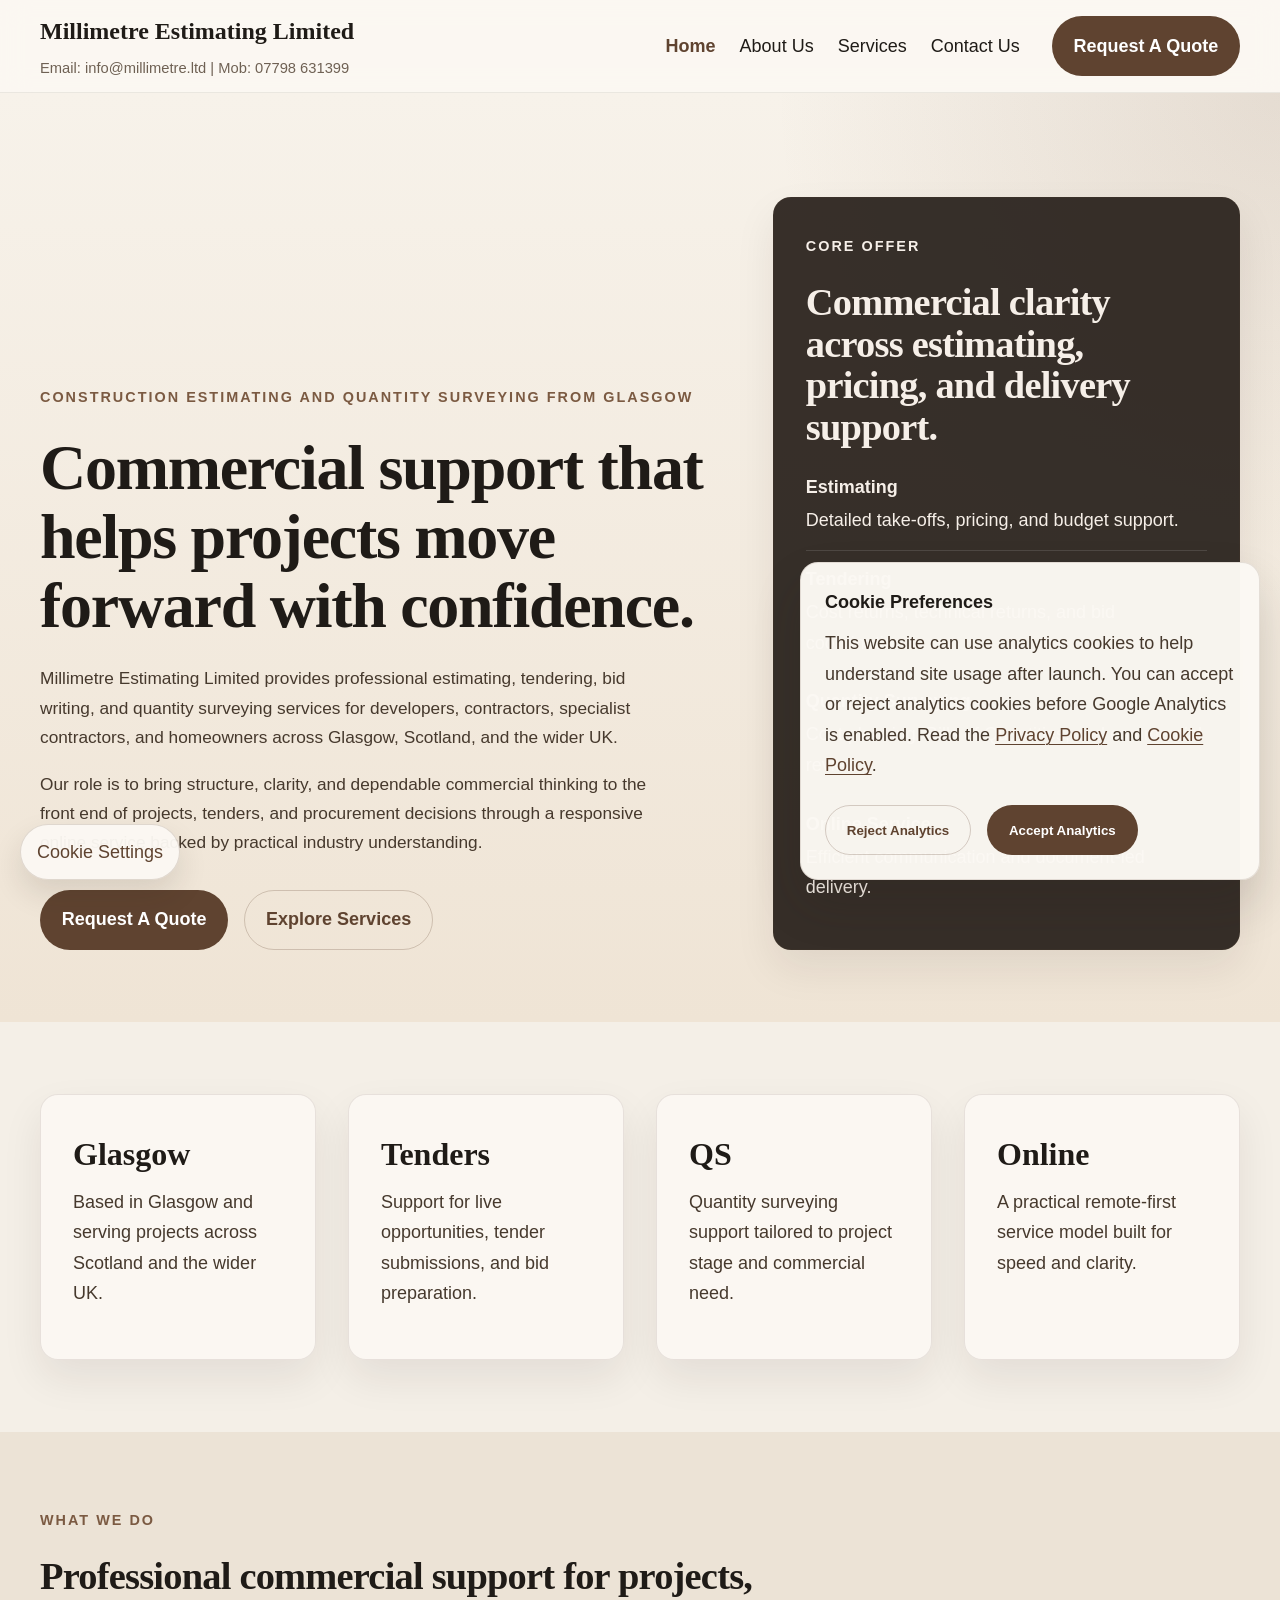
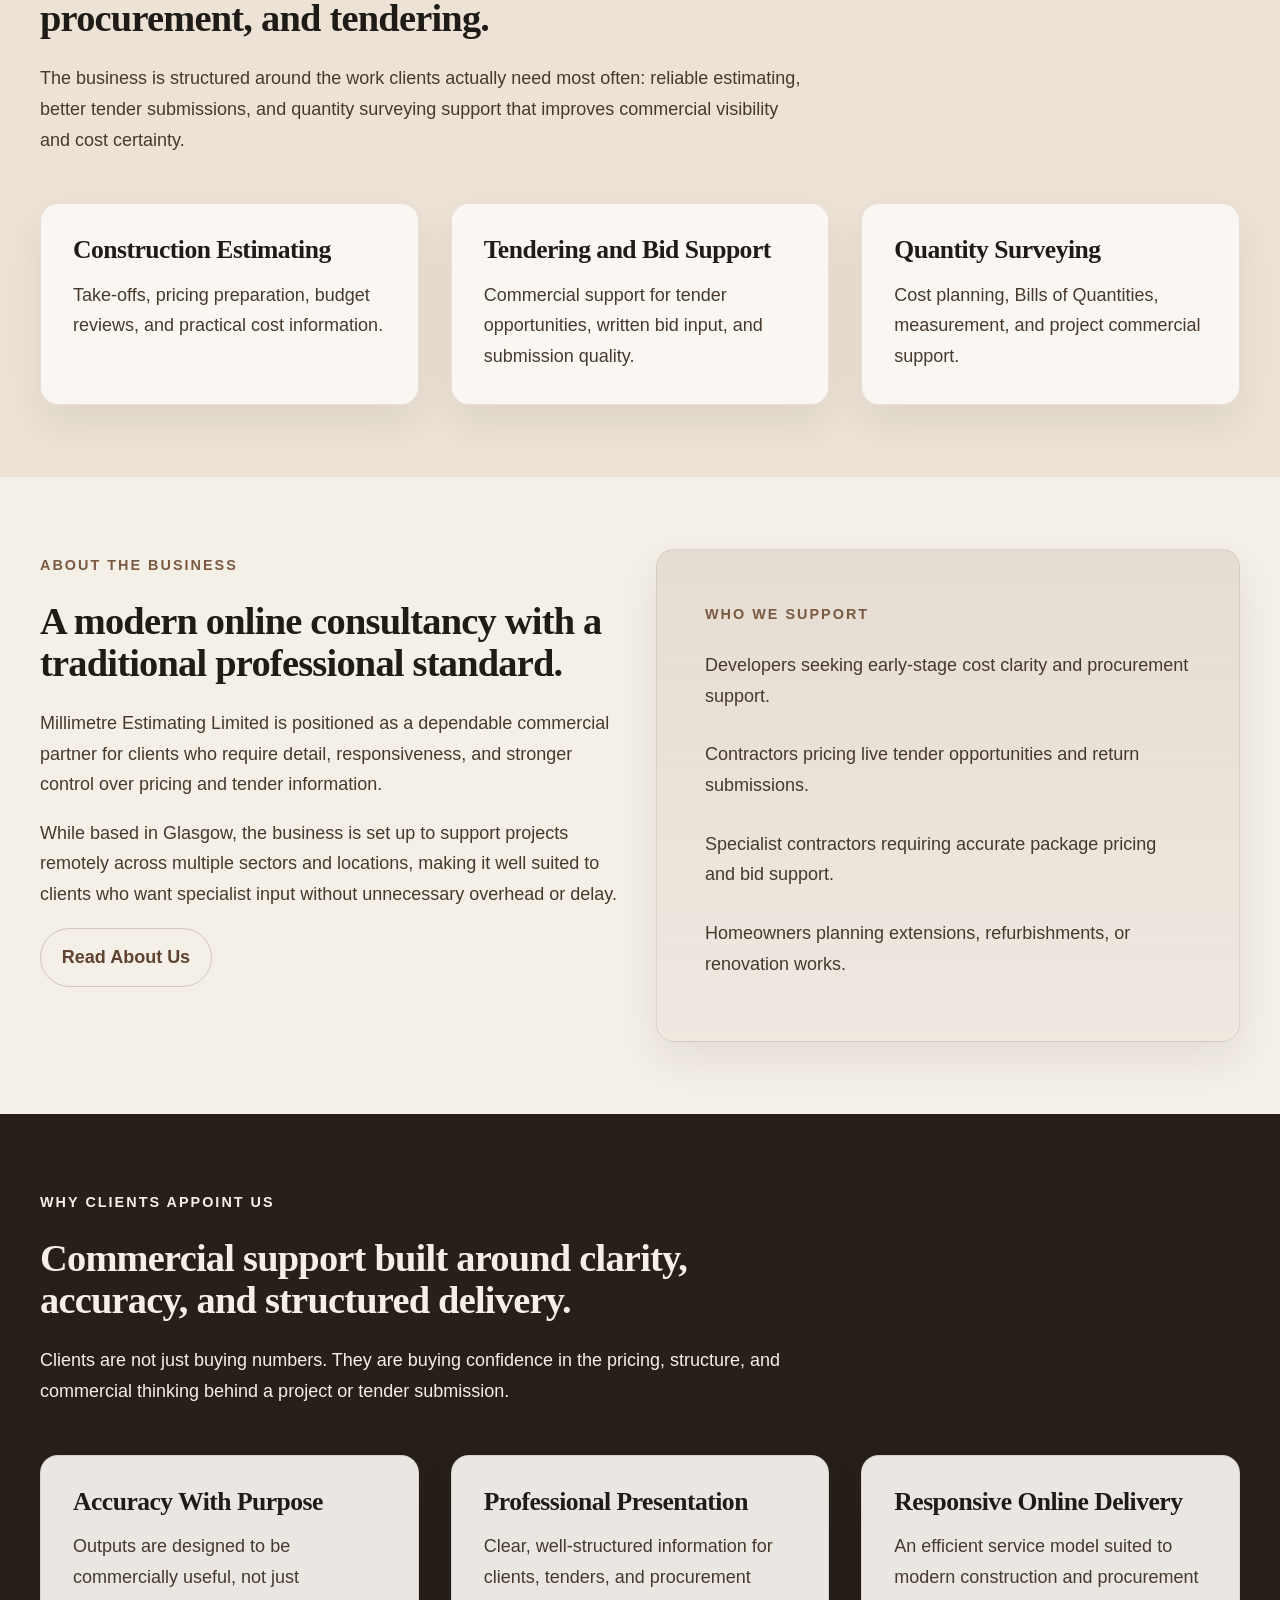
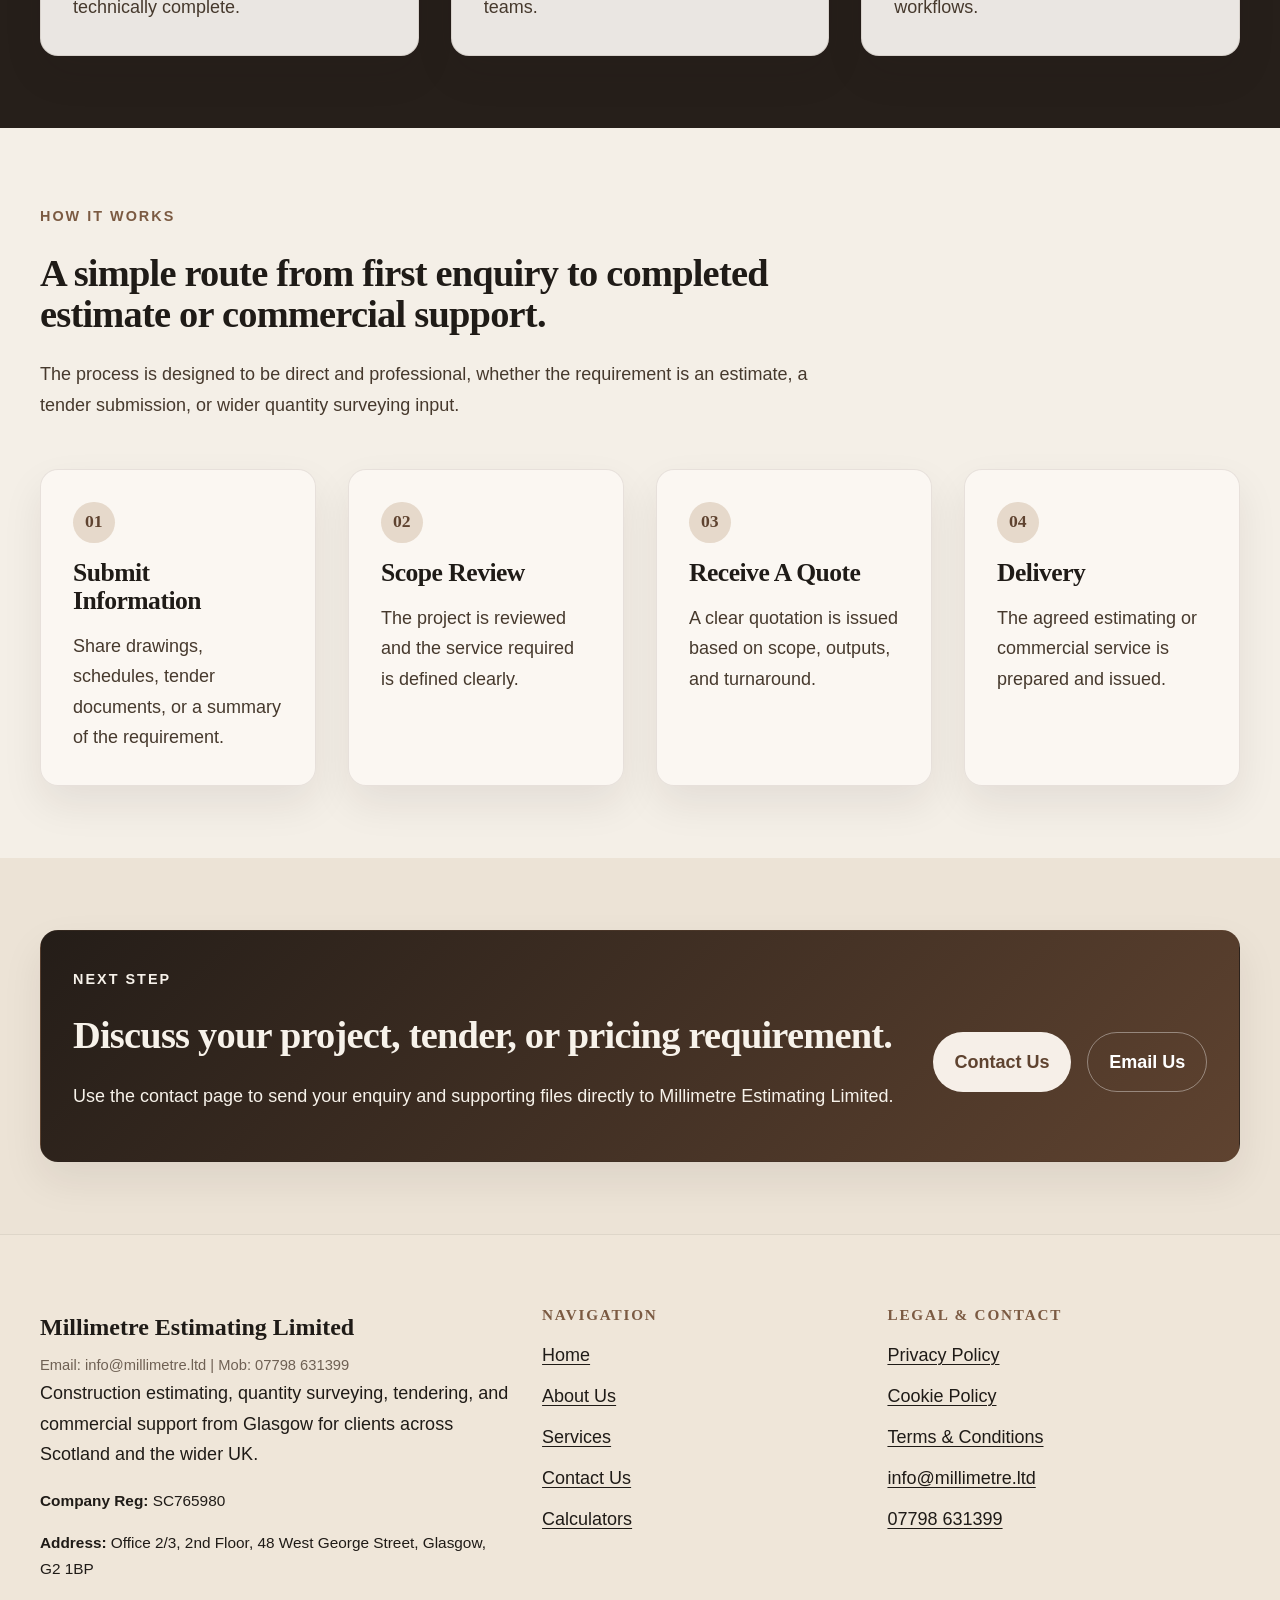
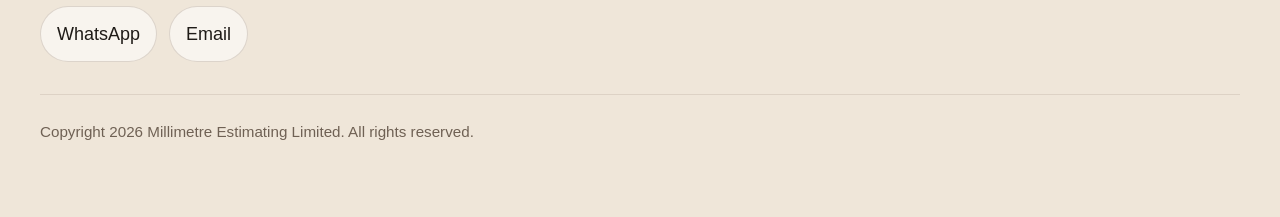
==== index.html @ 4bfaacdc "Add files via upload" ====
<!doctype html>
<html lang="en-GB">
  <head>
    <meta charset="utf-8">
    <meta name="viewport" content="width=device-width, initial-scale=1">
    <title>Construction Estimating & Quantity Surveying Glasgow | Millimetre Estimating</title>
    <meta name="description" content="Professional estimating, tendering, bid writing, and quantity surveying services from Glasgow for clients across Scotland and the wider UK.">
    <link rel="canonical" href="https://www.millimetre.ltd/">
    <meta property="og:title" content="Construction Estimating & Quantity Surveying Glasgow | Millimetre Estimating">
    <meta property="og:description" content="Professional estimating, tendering, bid writing, and quantity surveying services from Glasgow for clients across Scotland and the wider UK.">
    <meta property="og:type" content="website">
    <meta property="og:url" content="https://www.millimetre.ltd/">
    <meta name="twitter:card" content="summary_large_image">
    <script type="application/ld+json">
      {
        "@context": "https://schema.org",
        "@type": "ProfessionalService",
        "name": "Millimetre Estimating Limited",
        "url": "https://www.millimetre.ltd/",
        "email": "info@millimetre.ltd",
        "telephone": "07798 631399",
        "areaServed": ["Glasgow", "Scotland", "United Kingdom"],
        "serviceType": [
          "Construction estimating",
          "Quantity surveying",
          "Tendering support",
          "Bid writing",
          "Cost planning"
        ]
      }
    </script>
    <link rel="stylesheet" href="assets/css/main.css">
    <script src="assets/js/site-config.js" defer></script>
    <script src="assets/js/site.js" defer></script>
  </head>
  <body>
    <a class="skip-link" href="#main-content">Skip to content</a>

    <header class="site-header">
      <div class="container header-inner">
        <a class="brand" href="./" aria-label="Millimetre Estimating home">
          <span class="brand-mark">Millimetre Estimating Limited</span>
          <div class="brand-tagline">Email: info@millimetre.ltd | Mob: 07798 631399</div>
        </a>

        <button class="nav-toggle" type="button" aria-expanded="false" aria-controls="primary-navigation" data-nav-toggle>
          Menu
        </button>

        <nav class="site-nav" id="primary-navigation" aria-label="Primary" data-site-nav>
          <ul>
            <li><a href="./" aria-current="page">Home</a></li>
            <li><a href="about/">About Us</a></li>
            <li><a href="services/">Services</a></li>
            <li><a href="contact/">Contact Us</a></li>
          </ul>
          <div class="header-actions">
            <a class="button button-primary" href="contact/">Request A Quote</a>
          </div>
        </nav>
      </div>
    </header>

    <main id="main-content">
      <section class="hero">
        <div class="container hero-grid">
          <div class="hero-copy">
            <div class="eyebrow">Construction Estimating and Quantity Surveying from Glasgow</div>
            <h1>Commercial support that helps projects move forward with confidence.</h1>
            <p>
              Millimetre Estimating Limited provides professional estimating, tendering, bid
              writing, and quantity surveying services for developers, contractors, specialist
              contractors, and homeowners across Glasgow, Scotland, and the wider UK.
            </p>
            <p>
              Our role is to bring structure, clarity, and dependable commercial thinking to the
              front end of projects, tenders, and procurement decisions through a responsive online
              service backed by practical industry understanding.
            </p>
            <div class="hero-actions">
              <a class="button button-primary" href="contact/">Request A Quote</a>
              <a class="button button-secondary" href="services/">Explore Services</a>
            </div>
          </div>
          <aside class="hero-panel" aria-label="Key service summary">
            <div class="eyebrow">Core Offer</div>
            <h2>Commercial clarity across estimating, pricing, and delivery support.</h2>
            <ul class="panel-list">
              <li><strong>Estimating</strong> Detailed take-offs, pricing, and budget support.</li>
              <li><strong>Tendering</strong> Cost returns, technical returns, and bid coordination.</li>
              <li><strong>Quantity Surveying</strong> Cost planning, Bills of Quantities, and commercial review.</li>
              <li><strong>Online Service</strong> Efficient communication and document-led delivery.</li>
            </ul>
          </aside>
        </div>
      </section>

      <section class="section">
        <div class="container">
          <div class="stats-grid">
            <article class="stat-card">
              <strong>Glasgow</strong>
              <p>Based in Glasgow and serving projects across Scotland and the wider UK.</p>
            </article>
            <article class="stat-card">
              <strong>Tenders</strong>
              <p>Support for live opportunities, tender submissions, and bid preparation.</p>
            </article>
            <article class="stat-card">
              <strong>QS</strong>
              <p>Quantity surveying support tailored to project stage and commercial need.</p>
            </article>
            <article class="stat-card">
              <strong>Online</strong>
              <p>A practical remote-first service model built for speed and clarity.</p>
            </article>
          </div>
        </div>
      </section>

      <section class="section section-muted">
        <div class="container">
          <div class="section-intro">
            <div class="eyebrow">What We Do</div>
            <h2>Professional commercial support for projects, procurement, and tendering.</h2>
            <p>
              The business is structured around the work clients actually need most often:
              reliable estimating, better tender submissions, and quantity surveying support that
              improves commercial visibility and cost certainty.
            </p>
          </div>
          <div class="preview-grid">
            <article class="preview-card">
              <h3>Construction Estimating</h3>
              <p>Take-offs, pricing preparation, budget reviews, and practical cost information.</p>
            </article>
            <article class="preview-card">
              <h3>Tendering and Bid Support</h3>
              <p>Commercial support for tender opportunities, written bid input, and submission quality.</p>
            </article>
            <article class="preview-card">
              <h3>Quantity Surveying</h3>
              <p>Cost planning, Bills of Quantities, measurement, and project commercial support.</p>
            </article>
          </div>
        </div>
      </section>

      <section class="section">
        <div class="container story-grid">
          <div>
            <div class="eyebrow">About The Business</div>
            <h2>A modern online consultancy with a traditional professional standard.</h2>
            <p>
              Millimetre Estimating Limited is positioned as a dependable commercial partner for
              clients who require detail, responsiveness, and stronger control over pricing and
              tender information.
            </p>
            <p>
              While based in Glasgow, the business is set up to support projects remotely across
              multiple sectors and locations, making it well suited to clients who want specialist
              input without unnecessary overhead or delay.
            </p>
            <a class="button button-secondary" href="about/">Read About Us</a>
          </div>
          <div class="highlight-panel">
            <div class="eyebrow">Who We Support</div>
            <ul class="value-list">
              <li>Developers seeking early-stage cost clarity and procurement support.</li>
              <li>Contractors pricing live tender opportunities and return submissions.</li>
              <li>Specialist contractors requiring accurate package pricing and bid support.</li>
              <li>Homeowners planning extensions, refurbishments, or renovation works.</li>
            </ul>
          </div>
        </div>
      </section>

      <section class="section section-dark">
        <div class="container">
          <div class="section-intro">
            <div class="eyebrow">Why Clients Appoint Us</div>
            <h2>Commercial support built around clarity, accuracy, and structured delivery.</h2>
            <p>
              Clients are not just buying numbers. They are buying confidence in the pricing,
              structure, and commercial thinking behind a project or tender submission.
            </p>
          </div>
          <div class="feature-grid">
            <article class="service-card">
              <h3>Accuracy With Purpose</h3>
              <p>Outputs are designed to be commercially useful, not just technically complete.</p>
            </article>
            <article class="service-card">
              <h3>Professional Presentation</h3>
              <p>Clear, well-structured information for clients, tenders, and procurement teams.</p>
            </article>
            <article class="service-card">
              <h3>Responsive Online Delivery</h3>
              <p>An efficient service model suited to modern construction and procurement workflows.</p>
            </article>
          </div>
        </div>
      </section>

      <section class="section">
        <div class="container">
          <div class="section-intro">
            <div class="eyebrow">How It Works</div>
            <h2>A simple route from first enquiry to completed estimate or commercial support.</h2>
            <p>
              The process is designed to be direct and professional, whether the requirement is an
              estimate, a tender submission, or wider quantity surveying input.
            </p>
          </div>
          <div class="process-grid">
            <article class="process-step">
              <strong>01</strong>
              <h3>Submit Information</h3>
              <p>Share drawings, schedules, tender documents, or a summary of the requirement.</p>
            </article>
            <article class="process-step">
              <strong>02</strong>
              <h3>Scope Review</h3>
              <p>The project is reviewed and the service required is defined clearly.</p>
            </article>
            <article class="process-step">
              <strong>03</strong>
              <h3>Receive A Quote</h3>
              <p>A clear quotation is issued based on scope, outputs, and turnaround.</p>
            </article>
            <article class="process-step">
              <strong>04</strong>
              <h3>Delivery</h3>
              <p>The agreed estimating or commercial service is prepared and issued.</p>
            </article>
          </div>
        </div>
      </section>

      <section class="section section-muted">
        <div class="container">
          <div class="cta-band">
            <div>
              <div class="eyebrow">Next Step</div>
              <h2>Discuss your project, tender, or pricing requirement.</h2>
              <p>
                Use the contact page to send your enquiry and supporting files directly to
                Millimetre Estimating Limited.
              </p>
            </div>
            <div class="cta-actions">
              <a class="button button-primary" href="contact/">Contact Us</a>
              <a class="button button-secondary" href="mailto:info@millimetre.ltd">Email Us</a>
            </div>
          </div>
        </div>
      </section>
    </main>

    <footer class="site-footer">
      <div class="container">
        <div class="footer-grid">
          <div>
            <a class="brand" href="./">
              <span class="brand-mark">Millimetre Estimating Limited</span>
              <div class="brand-tagline">Email: info@millimetre.ltd | Mob: 07798 631399</div>
            </a>
            <p>
              Construction estimating, quantity surveying, tendering, and commercial support from
              Glasgow for clients across Scotland and the wider UK.
            </p>
            <p class="footer-company-meta"><strong>Company Reg:</strong> SC765980</p>
            <p class="footer-company-meta"><strong>Address:</strong> Office 2/3, 2nd Floor, 48 West George Street, Glasgow, G2 1BP</p>
            <div class="footer-socials" aria-label="Direct contact links">
              <a class="footer-social-link" href="https://wa.me/447798631399?text=Hello%20Millimetre%20Estimating%20Limited" target="_blank" rel="noopener noreferrer">WhatsApp</a>
              <a class="footer-social-link" href="mailto:info@millimetre.ltd">Email</a>
            </div>
          </div>
          <div>
            <h2 class="footer-title">Navigation</h2>
            <ul class="footer-list">
              <li><a href="./">Home</a></li>
              <li><a href="./about/">About Us</a></li>
              <li><a href="./services/">Services</a></li>
              <li><a href="./contact/">Contact Us</a></li>
              <li><a href="./calculators/">Calculators</a></li>
            </ul>
          </div>
          <div>
            <h2 class="footer-title">Legal & Contact</h2>
            <ul class="footer-list">
              <li><a href="./privacy/">Privacy Policy</a></li>
              <li><a href="./cookies/">Cookie Policy</a></li>
              <li><a href="./terms/">Terms &amp; Conditions</a></li>
              <li><a href="mailto:info@millimetre.ltd">info@millimetre.ltd</a></li>
              <li><a href="tel:07798631399">07798 631399</a></li>
            </ul>
          </div>
        </div>
        <div class="footer-meta">
          Copyright <span data-year></span> Millimetre Estimating Limited. All rights reserved.
        </div>
      </div>
    </footer>
  </body>
</html>
---- assets/css/main.css ----
:root {
  --color-bg: #f4efe7;
  --color-surface: #fbf8f3;
  --color-surface-alt: #ece3d6;
  --color-ink: #1f1b17;
  --color-text: #46392d;
  --color-muted: #6f6154;
  --color-border: #d3c2ae;
  --color-accent: #7b5a42;
  --color-accent-strong: #5f4330;
  --color-accent-soft: #e6d9cb;
  --color-dark: #261f1a;
  --shadow-soft: 0 18px 40px rgba(38, 31, 26, 0.08);
  --max-width: 1200px;
  --radius-sm: 8px;
  --radius-md: 18px;
  --space-1: 8px;
  --space-2: 16px;
  --space-3: 24px;
  --space-4: 32px;
  --space-5: 48px;
  --space-6: 72px;
  --space-7: 104px;
  --font-body: "Avenir Next", "Segoe UI", Arial, sans-serif;
  --font-heading: Georgia, "Times New Roman", serif;
}

*,
*::before,
*::after {
  box-sizing: border-box;
}

html {
  scroll-behavior: smooth;
}

body {
  margin: 0;
  min-width: 320px;
  font-family: var(--font-body);
  font-size: 18px;
  line-height: 1.7;
  color: var(--color-text);
  background: var(--color-bg);
}

img {
  max-width: 100%;
  display: block;
}

a {
  color: var(--color-accent-strong);
  text-decoration-thickness: 1px;
  text-underline-offset: 0.18em;
}

a:hover {
  color: var(--color-accent);
}

.button,
.button:hover,
.button:focus-visible {
  text-decoration: none;
}

:focus-visible {
  outline: 3px solid var(--color-accent);
  outline-offset: 3px;
}

h1,
h2,
h3,
h4,
p,
ul {
  margin-top: 0;
}

h1,
h2,
h3,
h4 {
  font-family: var(--font-heading);
  line-height: 1.08;
  letter-spacing: -0.02em;
  color: var(--color-ink);
}

h1 {
  font-size: clamp(2.8rem, 5vw, 4.9rem);
  margin-bottom: var(--space-3);
}

h2 {
  font-size: clamp(2rem, 3vw, 3.15rem);
  margin-bottom: var(--space-3);
}

h3 {
  font-size: clamp(1.3rem, 2vw, 1.75rem);
  margin-bottom: var(--space-2);
}

p,
li {
  color: var(--color-text);
}

ul {
  padding-left: 1.2rem;
}

.skip-link {
  position: absolute;
  left: -999px;
  top: var(--space-2);
  z-index: 1000;
  padding: 0.9rem 1.15rem;
  color: #fff;
  background: var(--color-accent-strong);
}

.skip-link:focus {
  left: var(--space-2);
}

.container {
  width: min(100% - 40px, var(--max-width));
  margin: 0 auto;
}

.site-header {
  position: sticky;
  top: 0;
  z-index: 80;
  border-bottom: 1px solid rgba(31, 27, 23, 0.08);
  background: rgba(251, 248, 243, 0.94);
  backdrop-filter: blur(14px);
}

.header-inner {
  display: flex;
  align-items: center;
  justify-content: space-between;
  gap: var(--space-3);
  min-height: 92px;
}

.brand {
  color: inherit;
  text-decoration: none;
}

.brand-mark {
  display: block;
  font-family: var(--font-heading);
  font-size: 1.5rem;
  font-weight: 700;
  color: var(--color-ink);
}

.brand-tagline {
  margin-top: 0.3rem;
  font-size: 0.92rem;
  color: var(--color-muted);
}

.nav-toggle {
  display: none;
  border: 1px solid var(--color-border);
  border-radius: var(--radius-sm);
  background: var(--color-surface);
  padding: 0.72rem 0.95rem;
  font: inherit;
  color: var(--color-ink);
}

.site-nav {
  display: flex;
  align-items: center;
  gap: var(--space-4);
}

.site-nav ul {
  display: flex;
  align-items: center;
  gap: var(--space-3);
  list-style: none;
  padding: 0;
  margin: 0;
}

.site-nav a {
  color: var(--color-ink);
  text-decoration: none;
}

.site-nav .button-primary,
.site-nav .button-primary:hover,
.site-nav .button-primary:focus-visible {
  color: #fff;
}

.site-nav a[aria-current="page"] {
  color: var(--color-accent-strong);
  font-weight: 700;
}

.header-actions {
  display: flex;
  align-items: center;
  gap: var(--space-2);
}

.button {
  display: inline-flex;
  align-items: center;
  justify-content: center;
  min-height: 50px;
  padding: 0.85rem 1.3rem;
  border: 1px solid transparent;
  border-radius: 999px;
  font-weight: 600;
  text-decoration: none;
  transition: background-color 0.2s ease, color 0.2s ease, border-color 0.2s ease,
    transform 0.2s ease;
}

.button:hover {
  transform: translateY(-1px);
}

.button-primary {
  color: #fff;
  background: var(--color-accent-strong);
}

.button-primary:hover {
  color: #fff;
  background: var(--color-ink);
}

.button-secondary {
  color: var(--color-accent-strong);
  border-color: rgba(95, 67, 48, 0.24);
  background: transparent;
}

.button-secondary:hover {
  color: var(--color-accent-strong);
  background: rgba(255, 255, 255, 0.72);
}

.hero {
  position: relative;
  overflow: hidden;
  padding: var(--space-7) 0 var(--space-6);
  background:
    radial-gradient(circle at top right, rgba(123, 90, 66, 0.14), transparent 32%),
    linear-gradient(180deg, #f7f2ea 0%, #efe4d5 100%);
}

.hero-grid,
.feature-grid,
.split-grid,
.contact-layout,
.footer-grid,
.story-grid,
.stats-grid,
.process-grid,
.services-grid,
.clients-grid,
.preview-grid,
.detail-grid {
  display: grid;
  gap: var(--space-4);
}

.hero-grid {
  grid-template-columns: minmax(0, 1.2fr) minmax(320px, 0.8fr);
  align-items: end;
}

.eyebrow {
  display: inline-flex;
  align-items: center;
  margin-bottom: var(--space-3);
  font-size: 0.9rem;
  font-weight: 700;
  letter-spacing: 0.14em;
  text-transform: uppercase;
  color: var(--color-accent);
}

.hero-copy {
  max-width: 48rem;
}

.hero-copy p {
  max-width: 40rem;
  font-size: 1.08rem;
}

.hero-actions,
.cta-actions {
  display: flex;
  flex-wrap: wrap;
  gap: var(--space-2);
  margin-top: var(--space-4);
}

.hero-panel,
.surface-panel,
.highlight-panel,
.contact-card,
.cta-band,
.stat-card,
.service-card,
.process-step,
.preview-card,
.legal-card {
  border: 1px solid rgba(95, 67, 48, 0.12);
  border-radius: var(--radius-md);
  background: rgba(251, 248, 243, 0.88);
  box-shadow: var(--shadow-soft);
}

.hero-panel,
.surface-panel,
.contact-card,
.cta-band,
.legal-card {
  padding: var(--space-4);
}

.hero-panel {
  background: rgba(38, 31, 26, 0.92);
}

.hero-panel h2,
.hero-panel p,
.hero-panel li,
.hero-panel strong,
.hero-panel .eyebrow {
  color: #f6efe8;
}

.panel-list,
.contact-list,
.footer-list,
.value-list,
.stat-list {
  list-style: none;
  padding: 0;
  margin: 0;
}

.panel-list li,
.value-list li,
.contact-list li {
  padding: 0.85rem 0;
  border-top: 1px solid rgba(255, 255, 255, 0.12);
}

.panel-list li:first-child,
.value-list li:first-child,
.contact-list li:first-child {
  padding-top: 0;
  border-top: 0;
}

.panel-list strong,
.contact-list strong {
  display: block;
  margin-bottom: 0.15rem;
}

.section,
.page-hero,
.site-footer {
  padding: var(--space-6) 0;
}

.section-muted {
  background: var(--color-surface-alt);
}

.section-dark {
  background: var(--color-dark);
}

.section-dark .eyebrow,
.section-dark h2,
.section-dark h3,
.section-dark p,
.section-dark li {
  color: #f6efe8;
}

.section-dark a:not(.button) {
  color: #f6efe8;
}

.section-dark a:not(.button):hover {
  color: #ffffff;
}

.section-intro {
  max-width: 48rem;
  margin-bottom: var(--space-5);
}

.feature-grid,
.preview-grid,
.detail-grid {
  grid-template-columns: repeat(3, minmax(0, 1fr));
}

.services-grid,
.clients-grid {
  grid-template-columns: repeat(2, minmax(0, 1fr));
}

.split-grid,
.story-grid,
.contact-layout,
.footer-grid {
  grid-template-columns: repeat(2, minmax(0, 1fr));
}

.stats-grid,
.process-grid {
  grid-template-columns: repeat(4, minmax(0, 1fr));
}

.service-card,
.preview-card,
.process-step,
.stat-card {
  padding: var(--space-4);
  border: 1px solid rgba(95, 67, 48, 0.12);
  border-radius: var(--radius-md);
  background: rgba(251, 248, 243, 0.92);
  box-shadow: var(--shadow-soft);
}

.service-card h2,
.service-card h3,
.service-card p,
.service-card li,
.service-card .eyebrow,
.preview-card h3,
.preview-card p,
.process-step h3,
.process-step p,
.stat-card h3,
.stat-card p {
  color: var(--color-ink);
}

.service-card p,
.service-card li,
.preview-card p,
.process-step p,
.stat-card p {
  color: var(--color-text);
}

.service-card .eyebrow {
  color: var(--color-accent);
}

.service-card h3,
.preview-card h3,
.process-step h3,
.stat-card h3 {
  margin-bottom: var(--space-2);
}

.highlight-panel {
  padding: var(--space-5);
  background: linear-gradient(180deg, rgba(123, 90, 66, 0.12), rgba(123, 90, 66, 0.04));
}

.highlight-panel p:last-child,
.surface-panel p:last-child,
.preview-card p:last-child,
.service-card p:last-child,
.process-step p:last-child,
.legal-card p:last-child,
.contact-card p:last-child {
  margin-bottom: 0;
}

.stat-card {
  text-align: left;
}

.stat-card strong {
  display: block;
  margin-bottom: 0.35rem;
  font-family: var(--font-heading);
  font-size: 2rem;
  color: var(--color-ink);
}

.process-step strong {
  display: inline-flex;
  align-items: center;
  justify-content: center;
  width: 2.6rem;
  height: 2.6rem;
  margin-bottom: var(--space-2);
  border-radius: 50%;
  background: var(--color-accent-soft);
  color: var(--color-accent-strong);
  font-family: var(--font-heading);
  font-size: 1.1rem;
}

.page-hero {
  background:
    radial-gradient(circle at top left, rgba(123, 90, 66, 0.12), transparent 24%),
    linear-gradient(180deg, #f7f2ea 0%, #f0e4d3 100%);
  border-bottom: 1px solid rgba(31, 27, 23, 0.08);
}

.contact-form {
  display: grid;
  gap: var(--space-3);
}

.form-grid {
  display: grid;
  grid-template-columns: repeat(2, minmax(0, 1fr));
  gap: var(--space-3);
}

.field {
  display: grid;
  gap: 0.55rem;
}

.field label {
  font-weight: 600;
  color: var(--color-ink);
}

.field input,
.field select,
.field textarea {
  width: 100%;
  padding: 0.9rem 1rem;
  border: 1px solid var(--color-border);
  border-radius: var(--radius-sm);
  font: inherit;
  color: var(--color-ink);
  background: #fff;
}

.field textarea {
  min-height: 180px;
  resize: vertical;
}

.field input[type="file"] {
  padding: 0.78rem;
}

.form-note,
.muted-text {
  color: var(--color-muted);
  font-size: 0.95rem;
}

.form-actions {
  display: flex;
  flex-wrap: wrap;
  gap: var(--space-2);
}

.visually-hidden {
  position: absolute;
  width: 1px;
  height: 1px;
  padding: 0;
  margin: -1px;
  overflow: hidden;
  clip: rect(0, 0, 0, 0);
  white-space: nowrap;
  border: 0;
}

.cta-band {
  display: grid;
  grid-template-columns: minmax(0, 1fr) auto;
  gap: var(--space-4);
  align-items: center;
  background: linear-gradient(135deg, #241d18 0%, #5f4330 100%);
}

.cta-band h2,
.cta-band p,
.cta-band .eyebrow {
  color: #f7f2ea;
}

.cta-band .button-primary {
  background: #f6efe8;
  color: var(--color-accent-strong);
}

.cta-band .button-primary:hover {
  background: #ffffff;
}

.cta-band .button-secondary {
  color: #fff;
  border-color: rgba(255, 255, 255, 0.38);
}

.cta-band .button-secondary:hover,
.cta-band .button-secondary:focus-visible {
  color: #fff;
}

.notice-card {
  max-width: 46rem;
  margin: 0 auto;
  text-align: center;
}

.notice-card h1,
.notice-card h2,
.notice-card p {
  max-width: 38rem;
  margin-left: auto;
  margin-right: auto;
}

.policy-stack {
  display: grid;
  gap: var(--space-4);
}

.policy-block {
  padding: var(--space-4);
  border: 1px solid rgba(95, 67, 48, 0.12);
  border-radius: var(--radius-md);
  background: rgba(251, 248, 243, 0.92);
  box-shadow: var(--shadow-soft);
}

.policy-block h2,
.policy-block h3 {
  color: var(--color-ink);
}

.policy-block p,
.policy-block li {
  color: var(--color-text);
}

.policy-list,
.policy-list ol {
  margin: 0;
  padding-left: 1.3rem;
}

.policy-list li + li {
  margin-top: 0.7rem;
}

.policy-sublist {
  margin-top: 0.7rem;
}

.calculator-layout {
  display: grid;
  grid-template-columns: minmax(0, 1.15fr) minmax(320px, 0.85fr);
  gap: var(--space-4);
  align-items: start;
}

.calculator-card {
  padding: var(--space-4);
  border: 1px solid rgba(95, 67, 48, 0.12);
  border-radius: var(--radius-md);
  background: rgba(251, 248, 243, 0.92);
  box-shadow: var(--shadow-soft);
}

.calculator-card h2,
.calculator-card h3 {
  color: var(--color-ink);
}

.calculator-card p,
.calculator-card li {
  color: var(--color-text);
}

.calculator-form {
  display: grid;
  gap: var(--space-3);
}

.calculator-results {
  position: sticky;
  top: 118px;
}

.result-grid {
  display: grid;
  grid-template-columns: repeat(2, minmax(0, 1fr));
  gap: var(--space-2);
  margin-bottom: var(--space-3);
}

.result-item {
  padding: 1rem;
  border: 1px solid rgba(95, 67, 48, 0.12);
  border-radius: var(--radius-sm);
  background: rgba(230, 217, 203, 0.3);
}

.result-label {
  display: block;
  margin-bottom: 0.4rem;
  font-size: 0.88rem;
  letter-spacing: 0.06em;
  text-transform: uppercase;
  color: var(--color-muted);
}

.result-item strong {
  font-family: var(--font-heading);
  font-size: 1.45rem;
  color: var(--color-ink);
}

.cookie-banner {
  position: fixed;
  right: 20px;
  bottom: 20px;
  z-index: 120;
  width: min(100% - 40px, 460px);
}

.cookie-banner.is-hidden {
  display: none;
}

.cookie-banner-panel {
  padding: var(--space-3);
  border: 1px solid rgba(95, 67, 48, 0.14);
  border-radius: var(--radius-md);
  background: rgba(251, 248, 243, 0.98);
  box-shadow: 0 24px 48px rgba(38, 31, 26, 0.16);
}

.cookie-banner-panel strong {
  display: block;
  margin-bottom: 0.65rem;
  color: var(--color-ink);
}

.cookie-banner-panel p {
  margin-bottom: 0;
  color: var(--color-text);
}

.cookie-banner-actions {
  display: flex;
  flex-wrap: wrap;
  gap: var(--space-2);
  margin-top: var(--space-3);
}

.cookie-settings-button {
  position: fixed;
  left: 20px;
  bottom: 20px;
  z-index: 119;
  display: none;
  min-height: 44px;
  padding: 0.72rem 1rem;
  border: 1px solid rgba(95, 67, 48, 0.18);
  border-radius: 999px;
  font: inherit;
  color: var(--color-accent-strong);
  background: rgba(251, 248, 243, 0.96);
  box-shadow: 0 14px 30px rgba(38, 31, 26, 0.12);
  cursor: pointer;
}

.cookie-settings-button.is-visible {
  display: inline-flex;
  align-items: center;
  justify-content: center;
}

.site-footer {
  border-top: 1px solid rgba(31, 27, 23, 0.08);
  background: #efe6d9;
}

.footer-grid {
  grid-template-columns: 1.2fr 0.8fr 0.9fr;
}

.footer-title {
  margin-bottom: var(--space-2);
  font-size: 0.95rem;
  letter-spacing: 0.12em;
  text-transform: uppercase;
  color: var(--color-accent);
}

.footer-grid p,
.footer-grid li,
.footer-grid a {
  color: var(--color-ink);
}

.footer-grid a:hover {
  color: var(--color-accent);
}

.footer-company-meta {
  margin-top: var(--space-2);
  color: var(--color-muted);
  font-size: 0.96rem;
}

.footer-company-meta strong {
  color: var(--color-ink);
}

.footer-socials {
  display: flex;
  flex-wrap: wrap;
  gap: 12px;
  margin-top: var(--space-3);
}

.footer-social-link {
  display: inline-flex;
  align-items: center;
  justify-content: center;
  min-height: 44px;
  padding: 0.72rem 1rem;
  border: 1px solid rgba(95, 67, 48, 0.18);
  border-radius: 999px;
  color: var(--color-accent-strong);
  background: rgba(255, 255, 255, 0.55);
  text-decoration: none;
}

.footer-social-link:hover,
.footer-social-link:focus-visible {
  color: var(--color-accent-strong);
  background: rgba(255, 255, 255, 0.9);
}

.footer-list li + li {
  margin-top: 0.65rem;
}

.footer-meta {
  margin-top: var(--space-4);
  padding-top: var(--space-3);
  border-top: 1px solid rgba(95, 67, 48, 0.12);
  color: var(--color-muted);
  font-size: 0.95rem;
}

@media (max-width: 1024px) {
  .hero-grid,
  .split-grid,
  .story-grid,
  .contact-layout,
  .calculator-layout,
  .cta-band,
  .footer-grid {
    grid-template-columns: 1fr;
  }

  .site-nav {
    position: absolute;
    top: 100%;
    left: 0;
    right: 0;
    display: none;
    flex-direction: column;
    align-items: stretch;
    gap: var(--space-3);
    padding: var(--space-3) 20px var(--space-4);
    border-bottom: 1px solid rgba(31, 27, 23, 0.08);
    background: rgba(251, 248, 243, 0.98);
  }

  .site-nav.is-open {
    display: flex;
  }

  .calculator-results {
    position: static;
  }

  .site-nav ul,
  .header-actions {
    flex-direction: column;
    align-items: stretch;
  }

  .nav-toggle {
    display: inline-flex;
  }

  .feature-grid,
  .preview-grid,
  .detail-grid,
  .services-grid,
  .clients-grid,
  .stats-grid,
  .process-grid,
  .result-grid {
    grid-template-columns: repeat(2, minmax(0, 1fr));
  }
}

@media (max-width: 720px) {
  body {
    font-size: 17px;
  }

  .hero,
  .page-hero,
  .section,
  .site-footer {
    padding-top: var(--space-5);
    padding-bottom: var(--space-5);
  }

  .feature-grid,
  .preview-grid,
  .detail-grid,
  .services-grid,
  .clients-grid,
  .stats-grid,
  .process-grid,
  .form-grid,
  .result-grid {
    grid-template-columns: 1fr;
  }

  .hero-actions,
  .cta-actions,
  .form-actions,
  .cookie-banner-actions {
    flex-direction: column;
    align-items: stretch;
  }

  .cookie-banner,
  .cookie-settings-button {
    right: 16px;
    left: 16px;
    bottom: 16px;
    width: auto;
  }

  .cookie-settings-button {
    justify-content: center;
  }
}
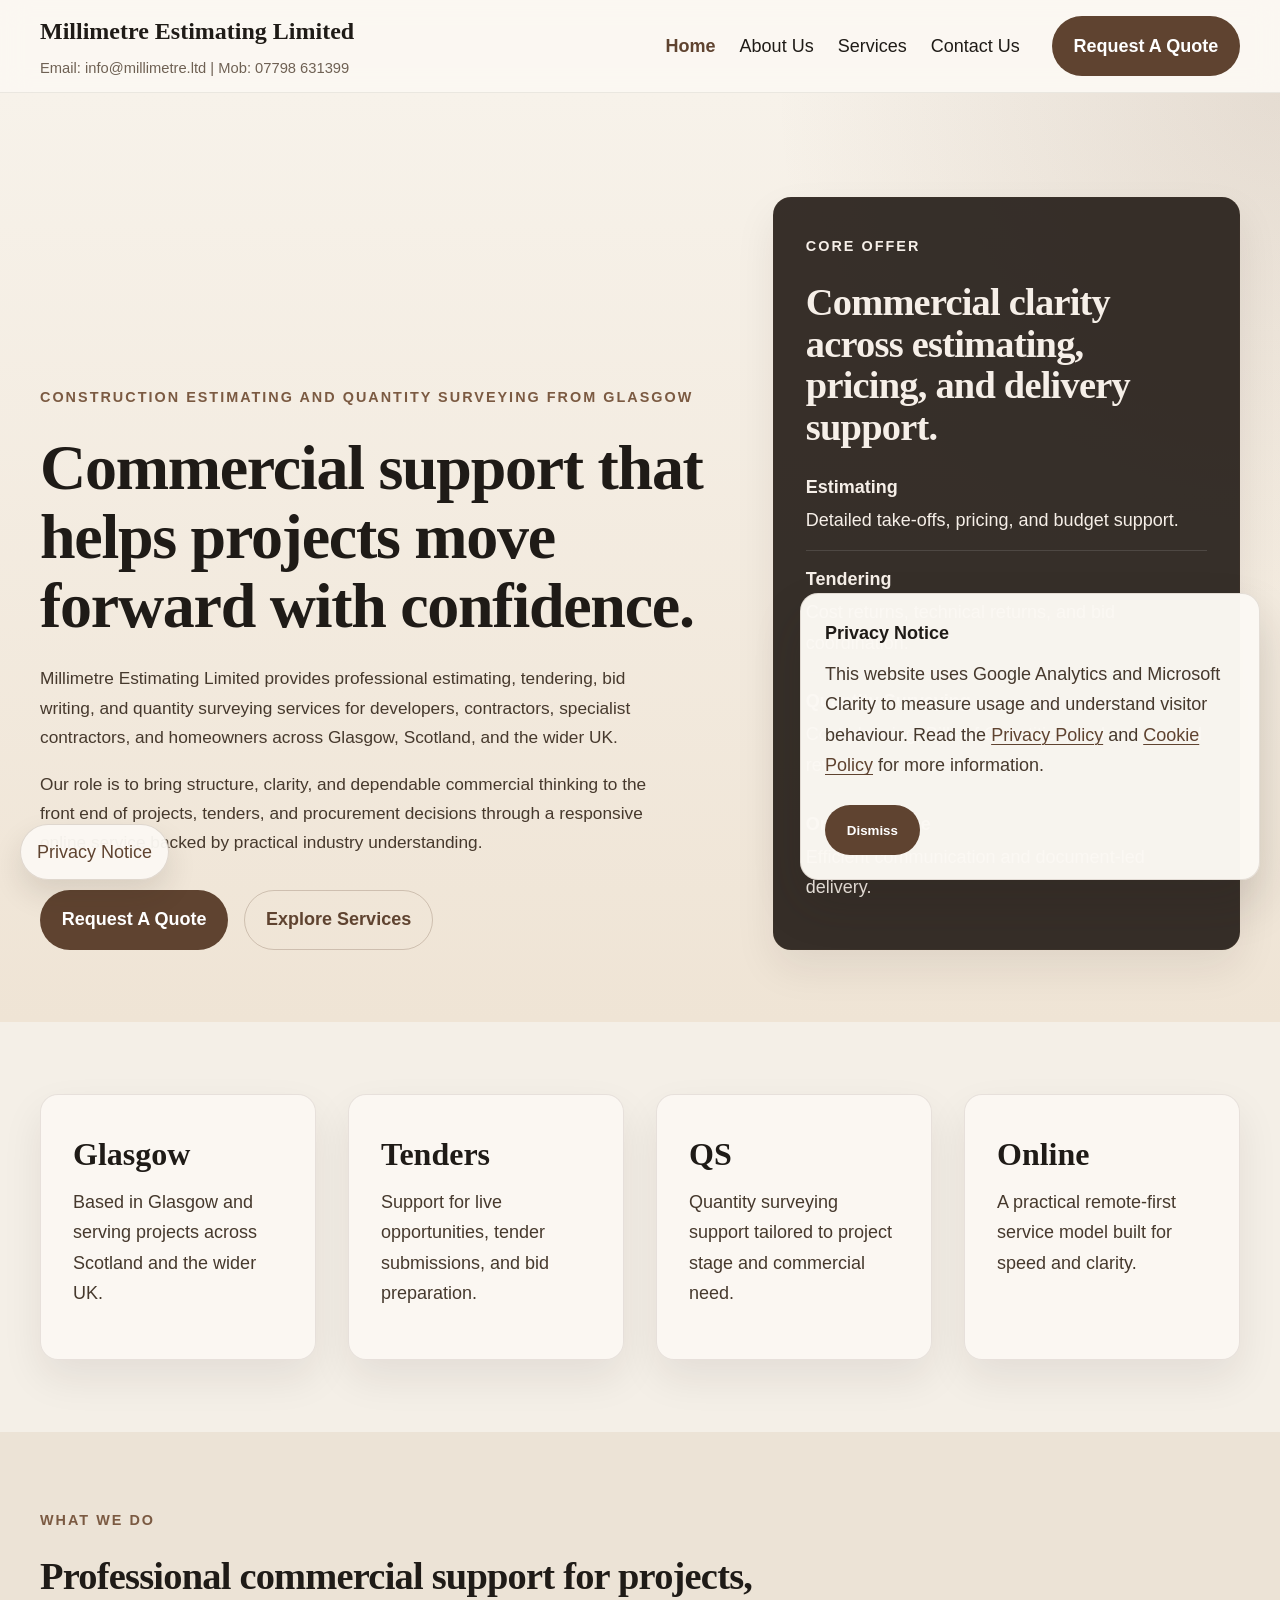
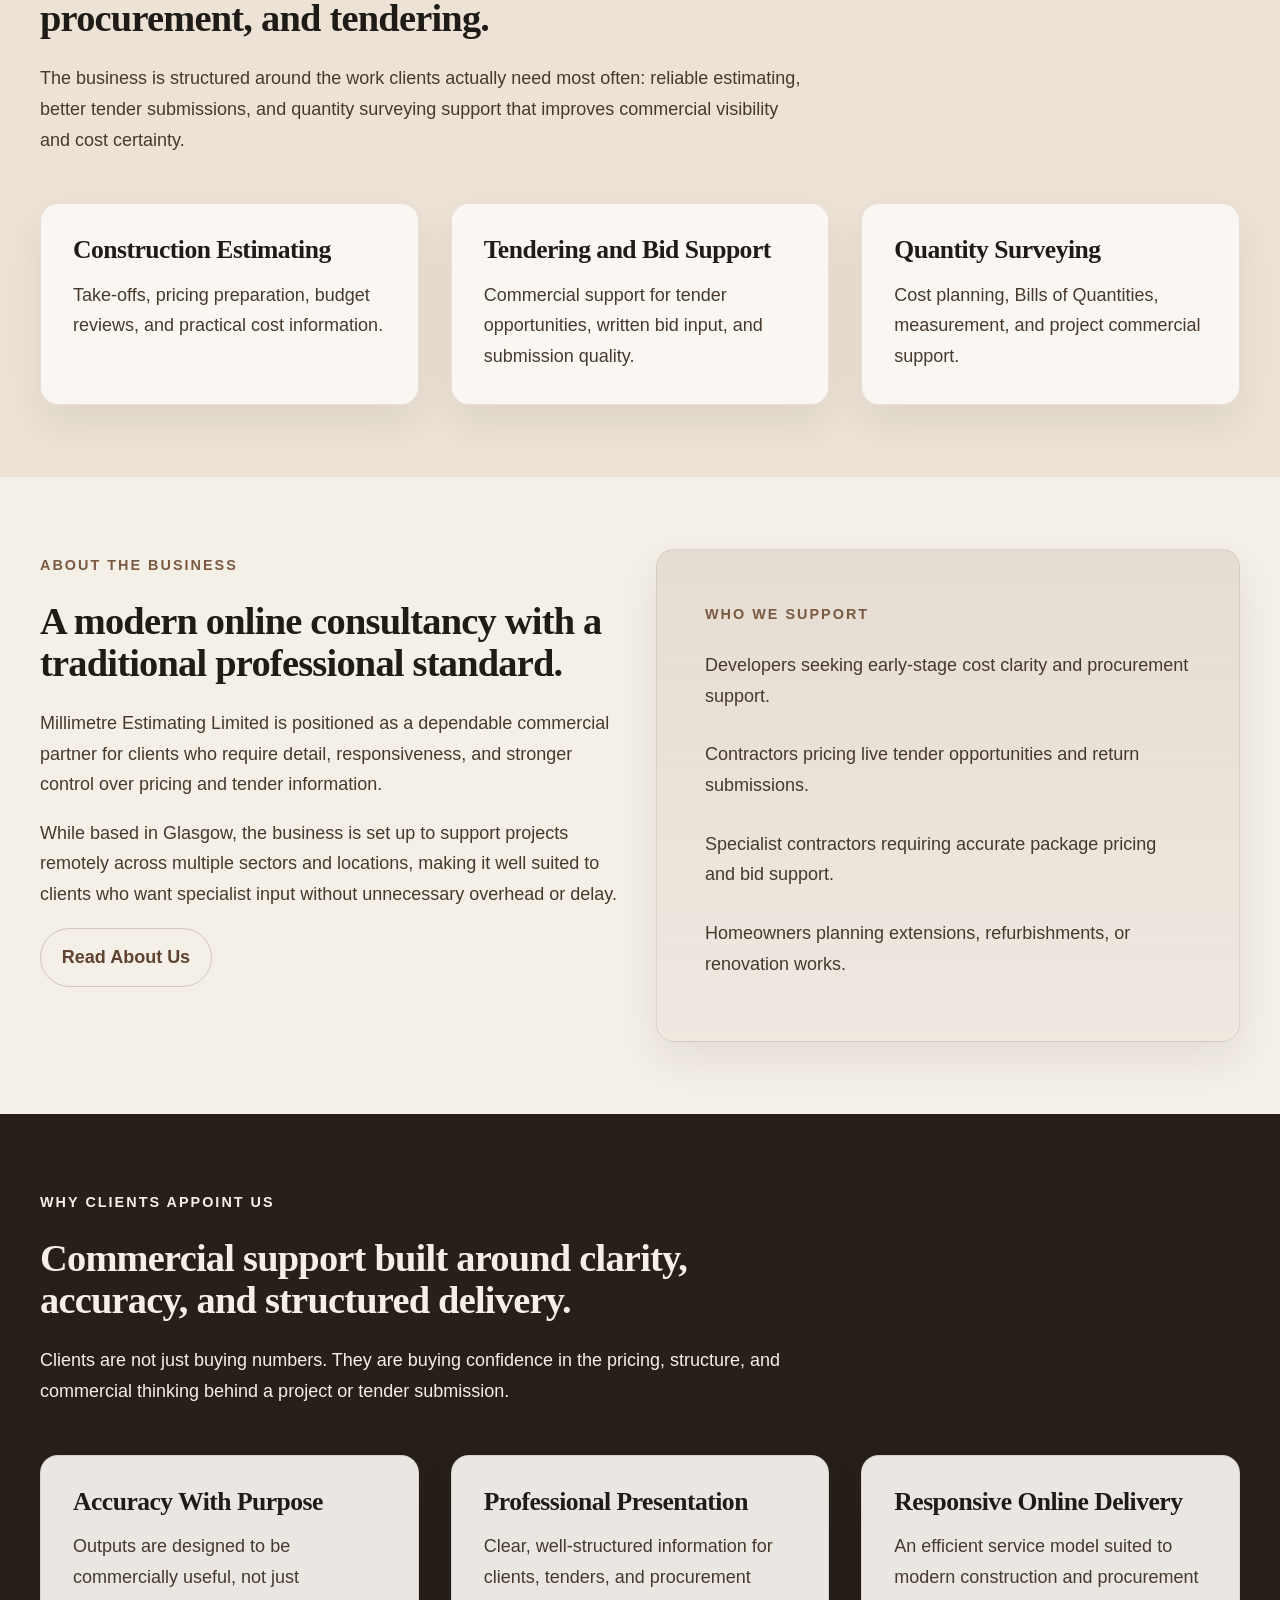
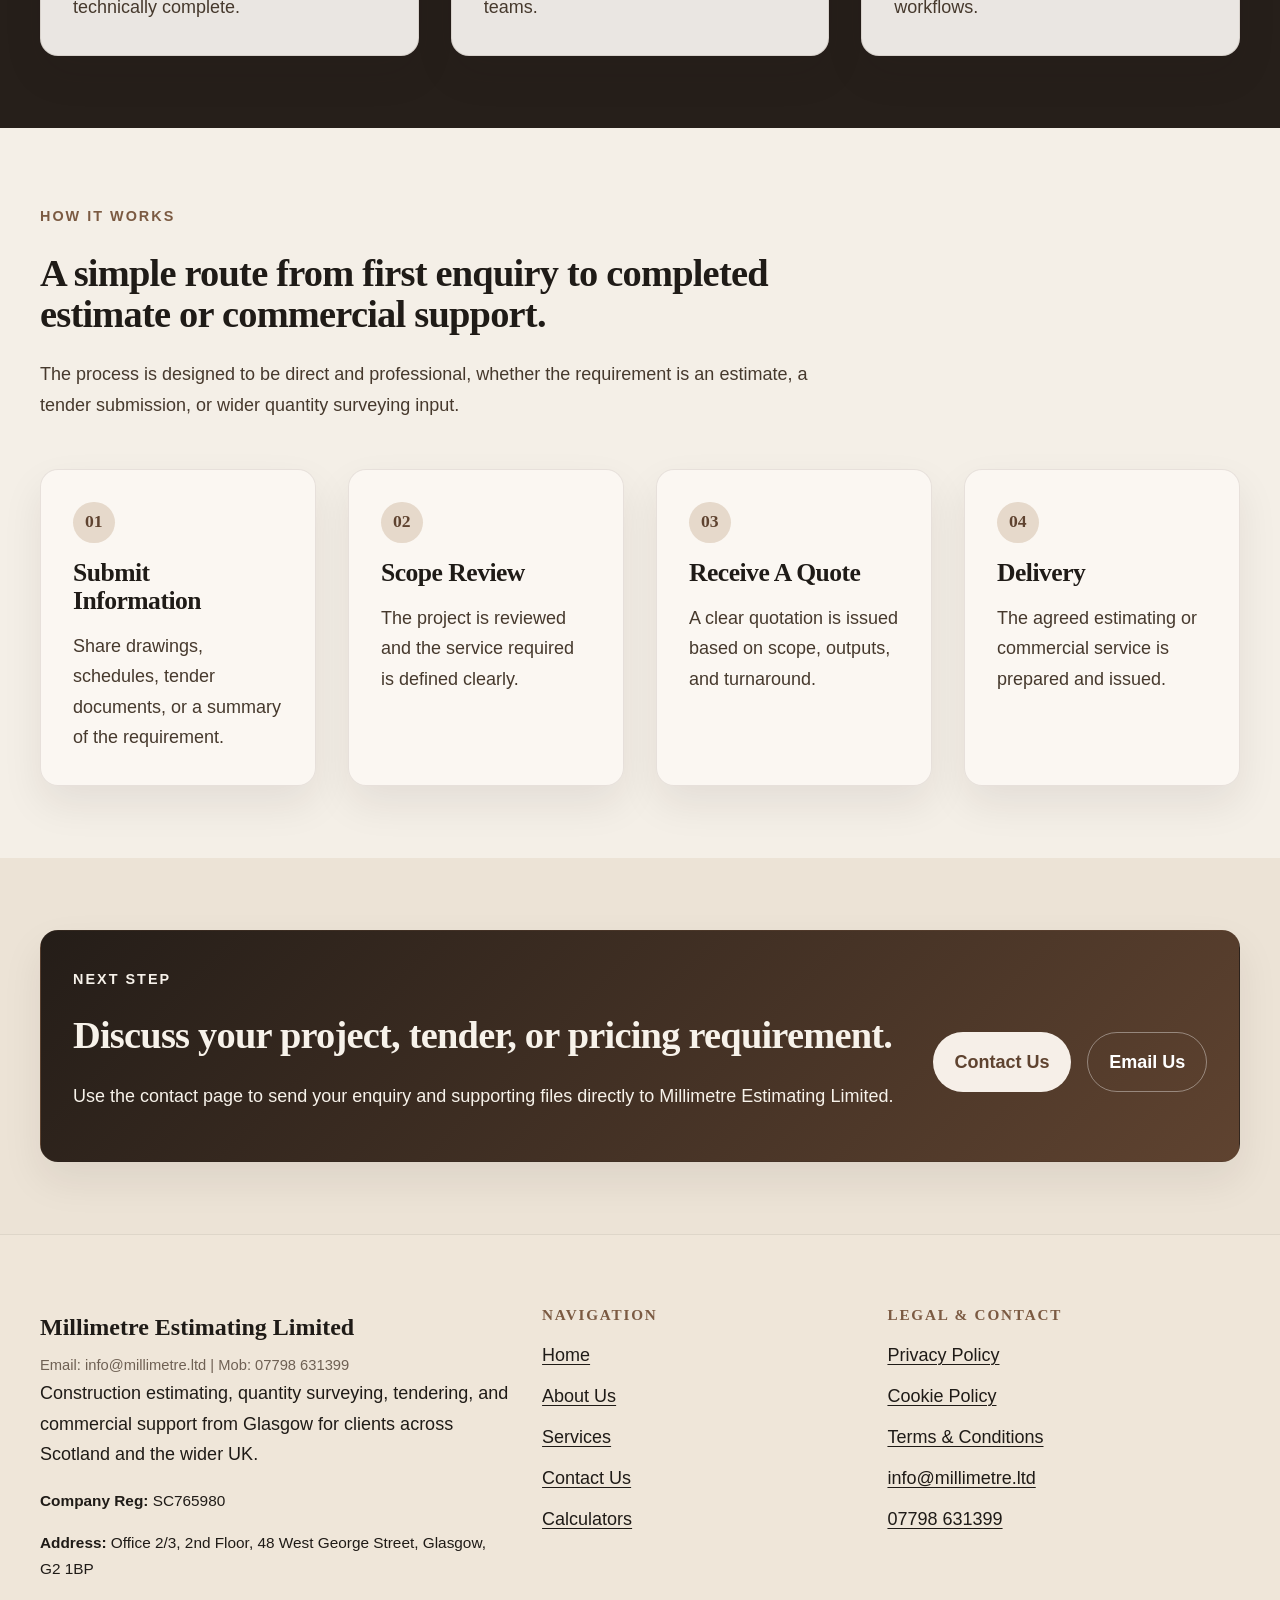
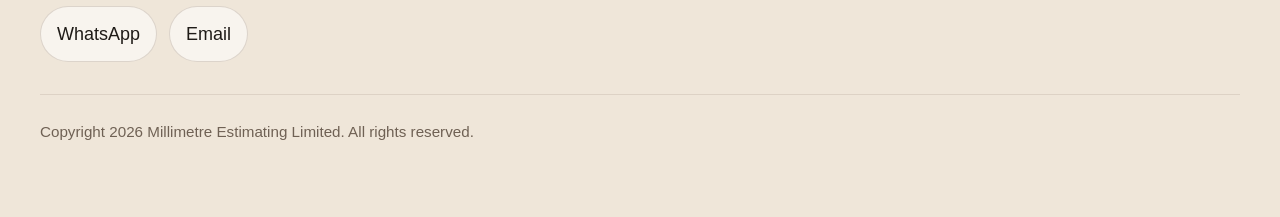
==== commit e67b9673: "Minor Updates Updated Analytics, Calculators, and Favicon's." ====
--- a/index.html
+++ b/index.html
@@ -29,6 +29,12 @@
         ]
       }
     </script>
+    <link rel="icon" href="assets/img/favicon/favicon.ico" sizes="any">
+    <link rel="icon" type="image/svg+xml" href="assets/img/favicon/favicon.svg">
+    <link rel="icon" type="image/png" sizes="96x96" href="assets/img/favicon/favicon-96x96.png">
+    <link rel="apple-touch-icon" sizes="180x180" href="assets/img/favicon/apple-touch-icon.png">
+    <link rel="manifest" href="assets/img/favicon/site.webmanifest">
+    <meta name="theme-color" content="#efe6d9">
     <link rel="stylesheet" href="assets/css/main.css">
     <script src="assets/js/site-config.js" defer></script>
     <script src="assets/js/site.js" defer></script>
--- a/assets/css/main.css
+++ b/assets/css/main.css
@@ -709,6 +709,70 @@
   gap: var(--space-3);
 }
 
+.calculator-visual {
+  margin-bottom: var(--space-4);
+  padding: var(--space-3);
+  border: 1px solid rgba(95, 67, 48, 0.12);
+  border-radius: var(--radius-md);
+  background: linear-gradient(180deg, rgba(230, 217, 203, 0.34), rgba(251, 248, 243, 0.92));
+}
+
+.visual-header {
+  display: flex;
+  flex-wrap: wrap;
+  align-items: center;
+  justify-content: space-between;
+  gap: 12px;
+  margin-bottom: var(--space-3);
+}
+
+.visual-badge {
+  display: inline-flex;
+  align-items: center;
+  min-height: 36px;
+  padding: 0.4rem 0.8rem;
+  border-radius: 999px;
+  font-size: 0.84rem;
+  font-weight: 700;
+  letter-spacing: 0.08em;
+  text-transform: uppercase;
+  color: var(--color-accent-strong);
+  background: rgba(255, 255, 255, 0.72);
+}
+
+.visual-formula {
+  font-size: 0.95rem;
+  font-weight: 600;
+  color: var(--color-muted);
+}
+
+.symbol-grid {
+  display: grid;
+  grid-template-columns: repeat(3, minmax(0, 1fr));
+  gap: var(--space-2);
+}
+
+.symbol-card {
+  display: grid;
+  justify-items: center;
+  gap: 0.8rem;
+  padding: 1rem;
+  border: 1px solid rgba(95, 67, 48, 0.12);
+  border-radius: var(--radius-sm);
+  background: rgba(255, 255, 255, 0.72);
+  text-align: center;
+  color: var(--color-ink);
+}
+
+.symbol-image {
+  width: 64px;
+  height: 64px;
+  object-fit: contain;
+  padding: 0.35rem;
+  border-radius: 12px;
+  background: rgba(255, 255, 255, 0.92);
+}
+
 .calculator-results {
   position: sticky;
   top: 118px;
@@ -939,6 +1003,10 @@
     font-size: 17px;
   }
 
+  .symbol-grid {
+    grid-template-columns: 1fr;
+  }
+
   .hero,
   .page-hero,
   .section,
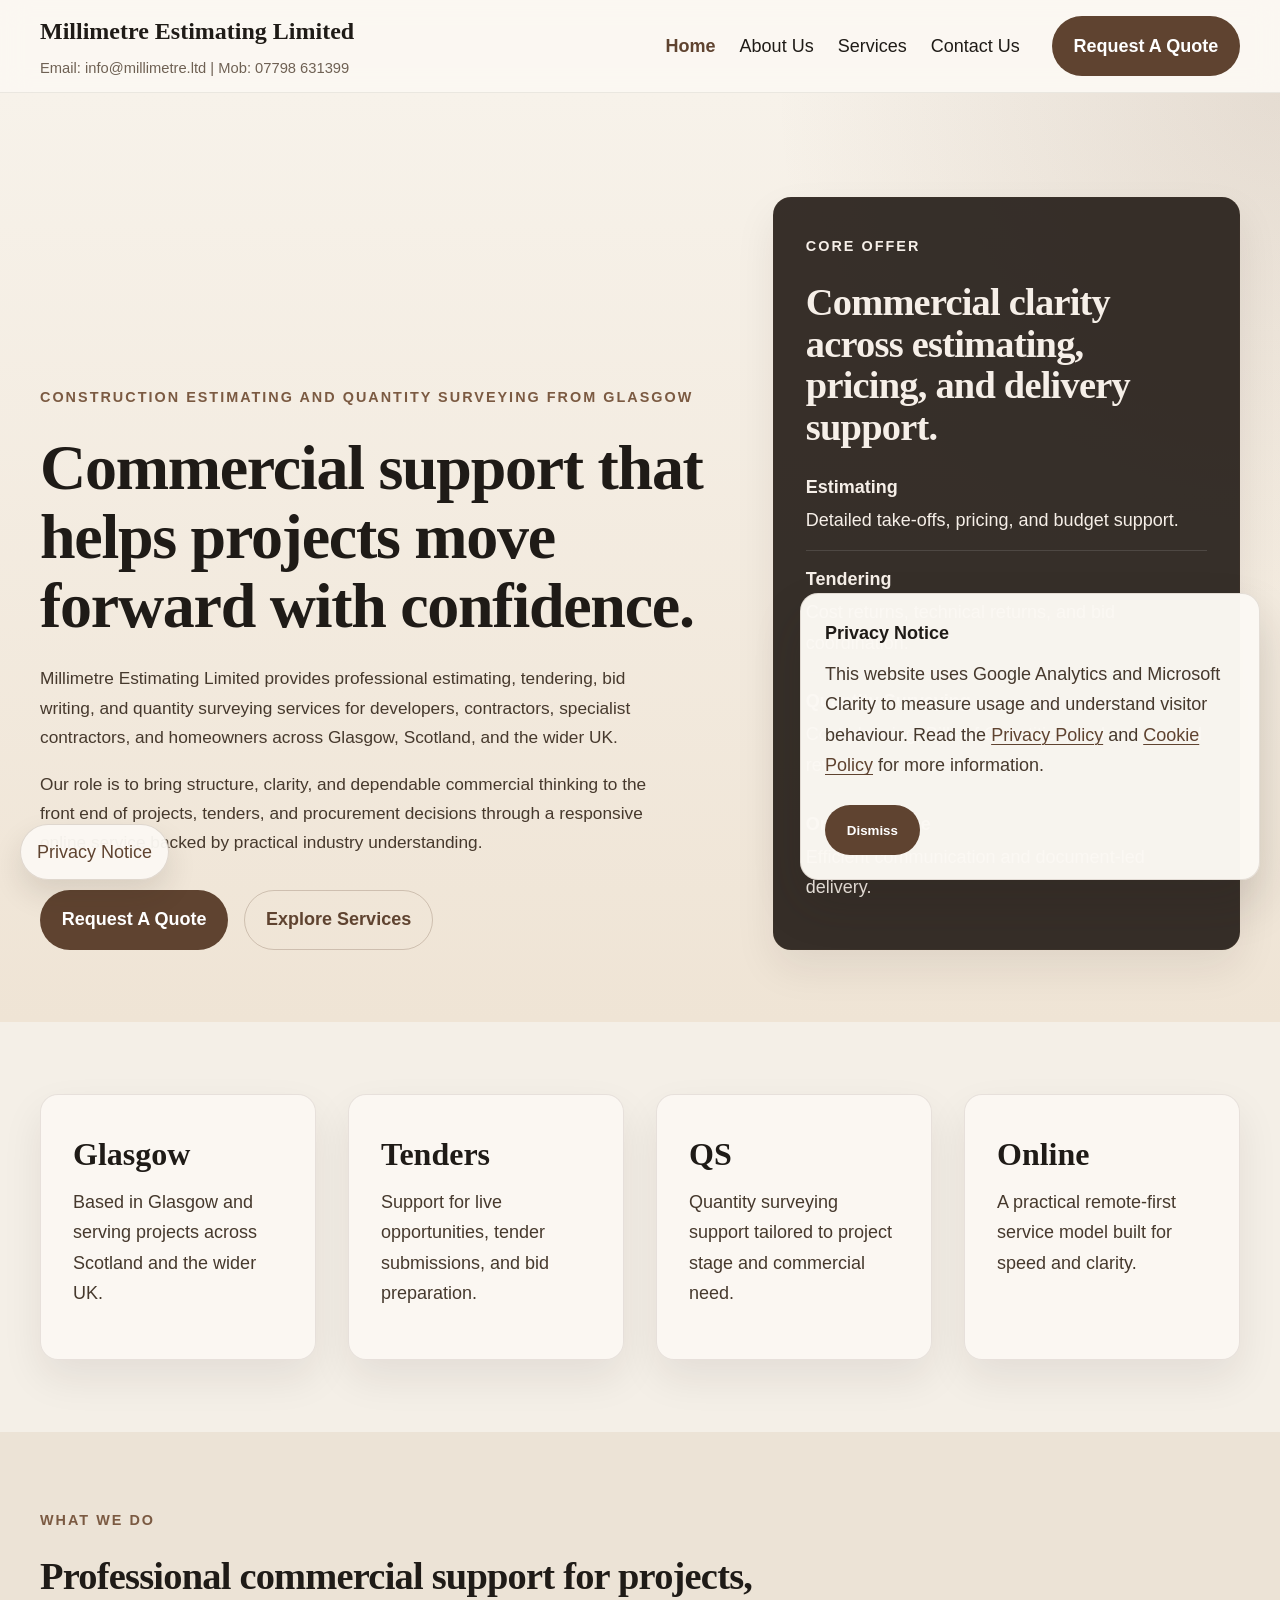
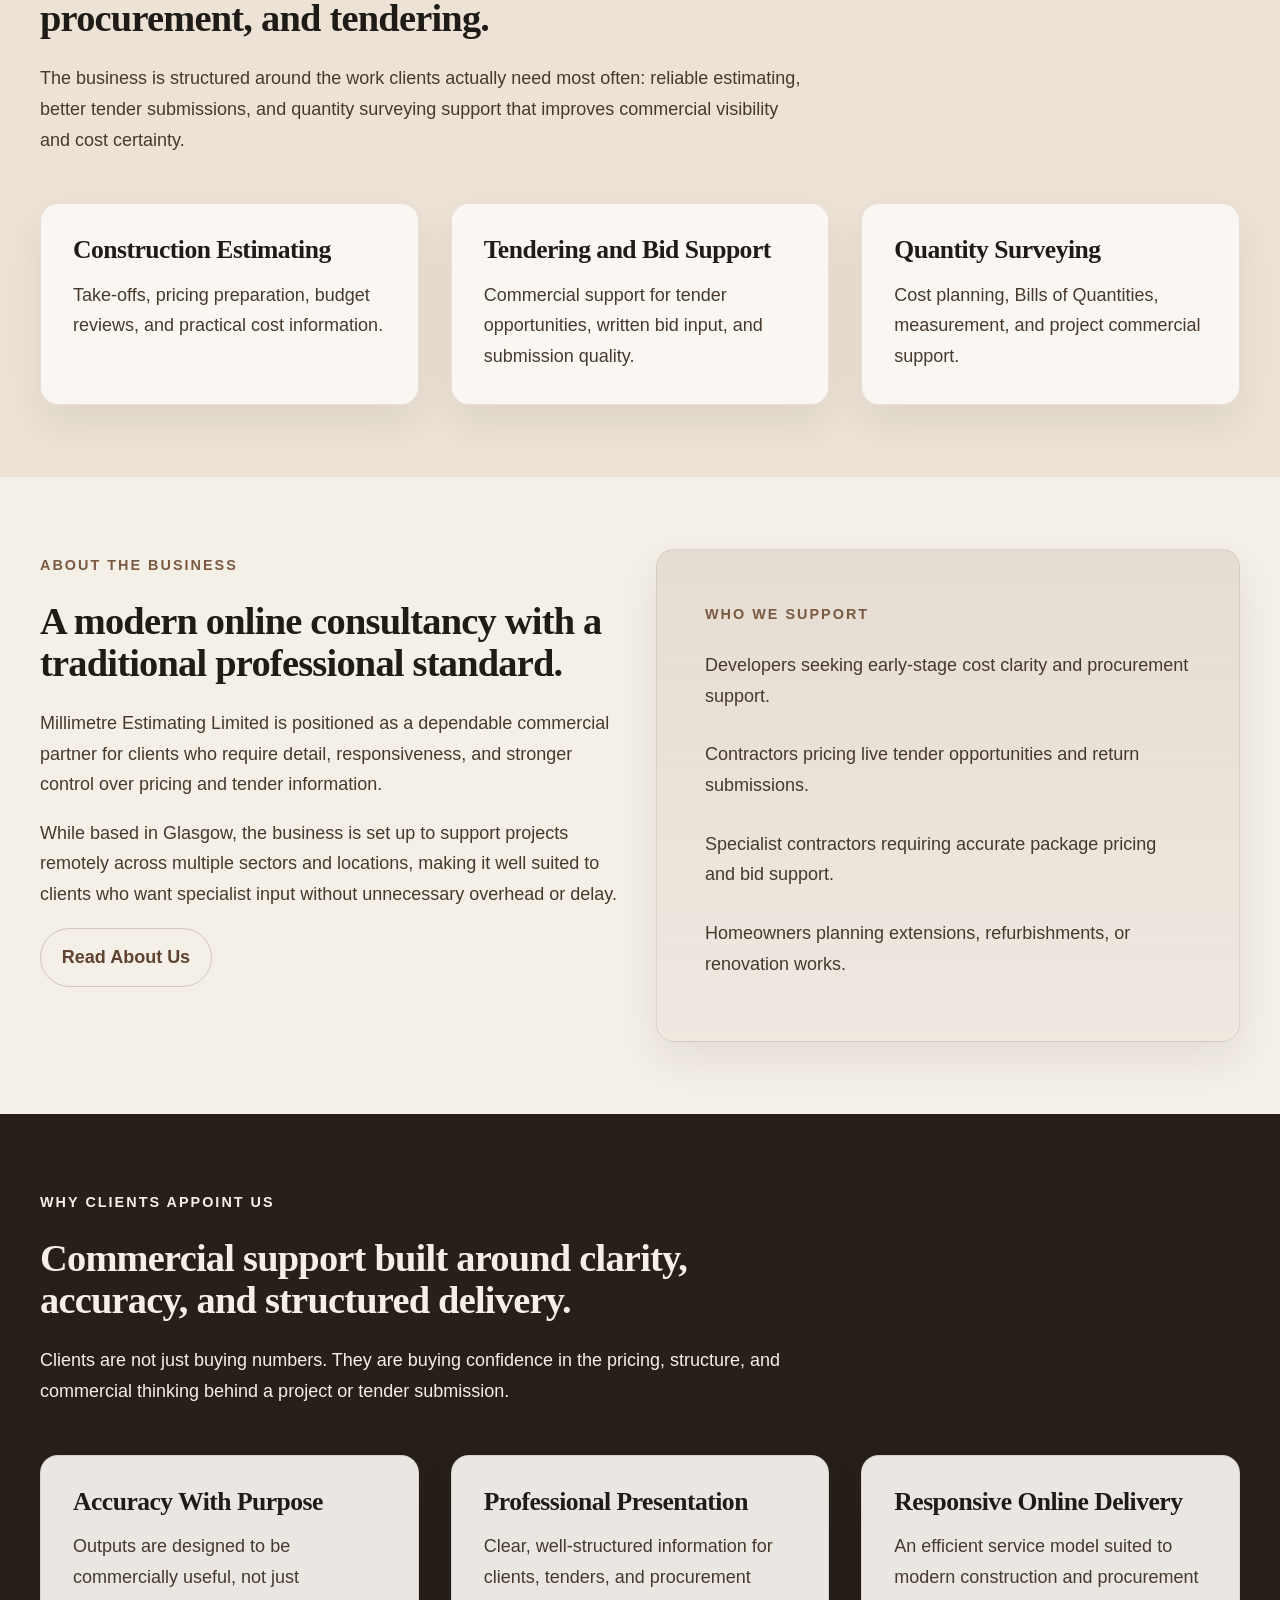
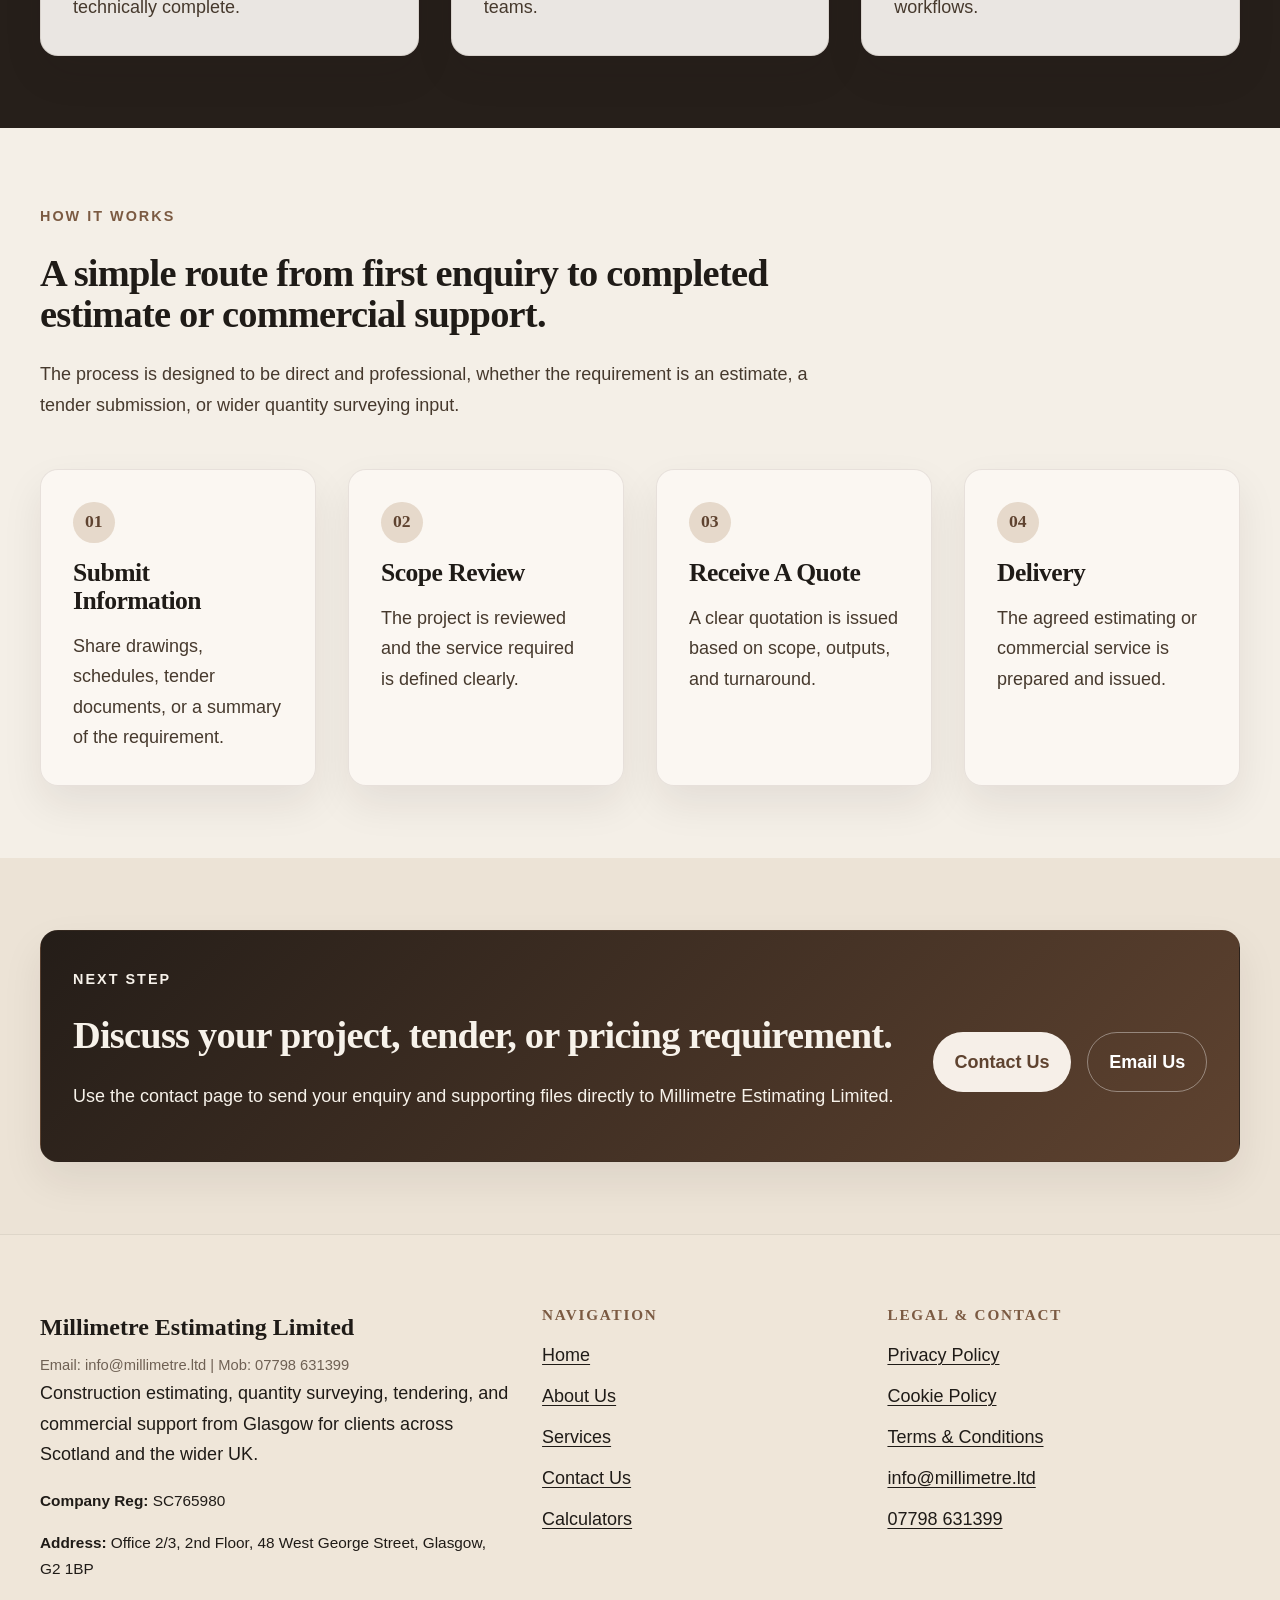
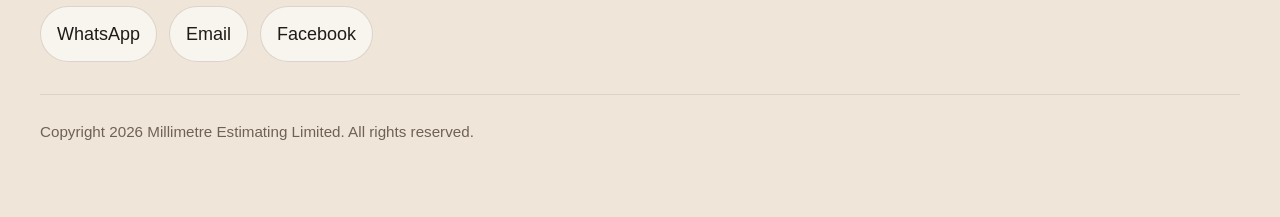
==== commit 2d8e8839: "Minor Updates Changes to allow calculators to export, and fixed submission form." ====
--- a/index.html
+++ b/index.html
@@ -280,6 +280,7 @@
             <div class="footer-socials" aria-label="Direct contact links">
               <a class="footer-social-link" href="https://wa.me/447798631399?text=Hello%20Millimetre%20Estimating%20Limited" target="_blank" rel="noopener noreferrer">WhatsApp</a>
               <a class="footer-social-link" href="mailto:info@millimetre.ltd">Email</a>
+              <a class="footer-social-link" href="https://www.facebook.com/share/1BCHfPD5ax/?mibextid=wwXIfr" target="_blank" rel="noopener noreferrer">Facebook</a>
             </div>
           </div>
           <div>
--- a/assets/css/main.css
+++ b/assets/css/main.css
@@ -583,6 +583,19 @@
   gap: var(--space-2);
 }
 
+.form-status,
+.export-status {
+  min-height: 1.4rem;
+  margin: 0;
+  color: var(--color-muted);
+  font-size: 0.95rem;
+}
+
+.form-status.is-error,
+.export-status.is-error {
+  color: #8b3a3a;
+}
+
 .visually-hidden {
   position: absolute;
   width: 1px;
@@ -805,6 +818,16 @@
   font-family: var(--font-heading);
   font-size: 1.45rem;
   color: var(--color-ink);
+}
+
+.result-actions {
+  display: grid;
+  gap: 0.75rem;
+  margin-top: var(--space-3);
+}
+
+.result-actions .button {
+  justify-self: start;
 }
 
 .cookie-banner {
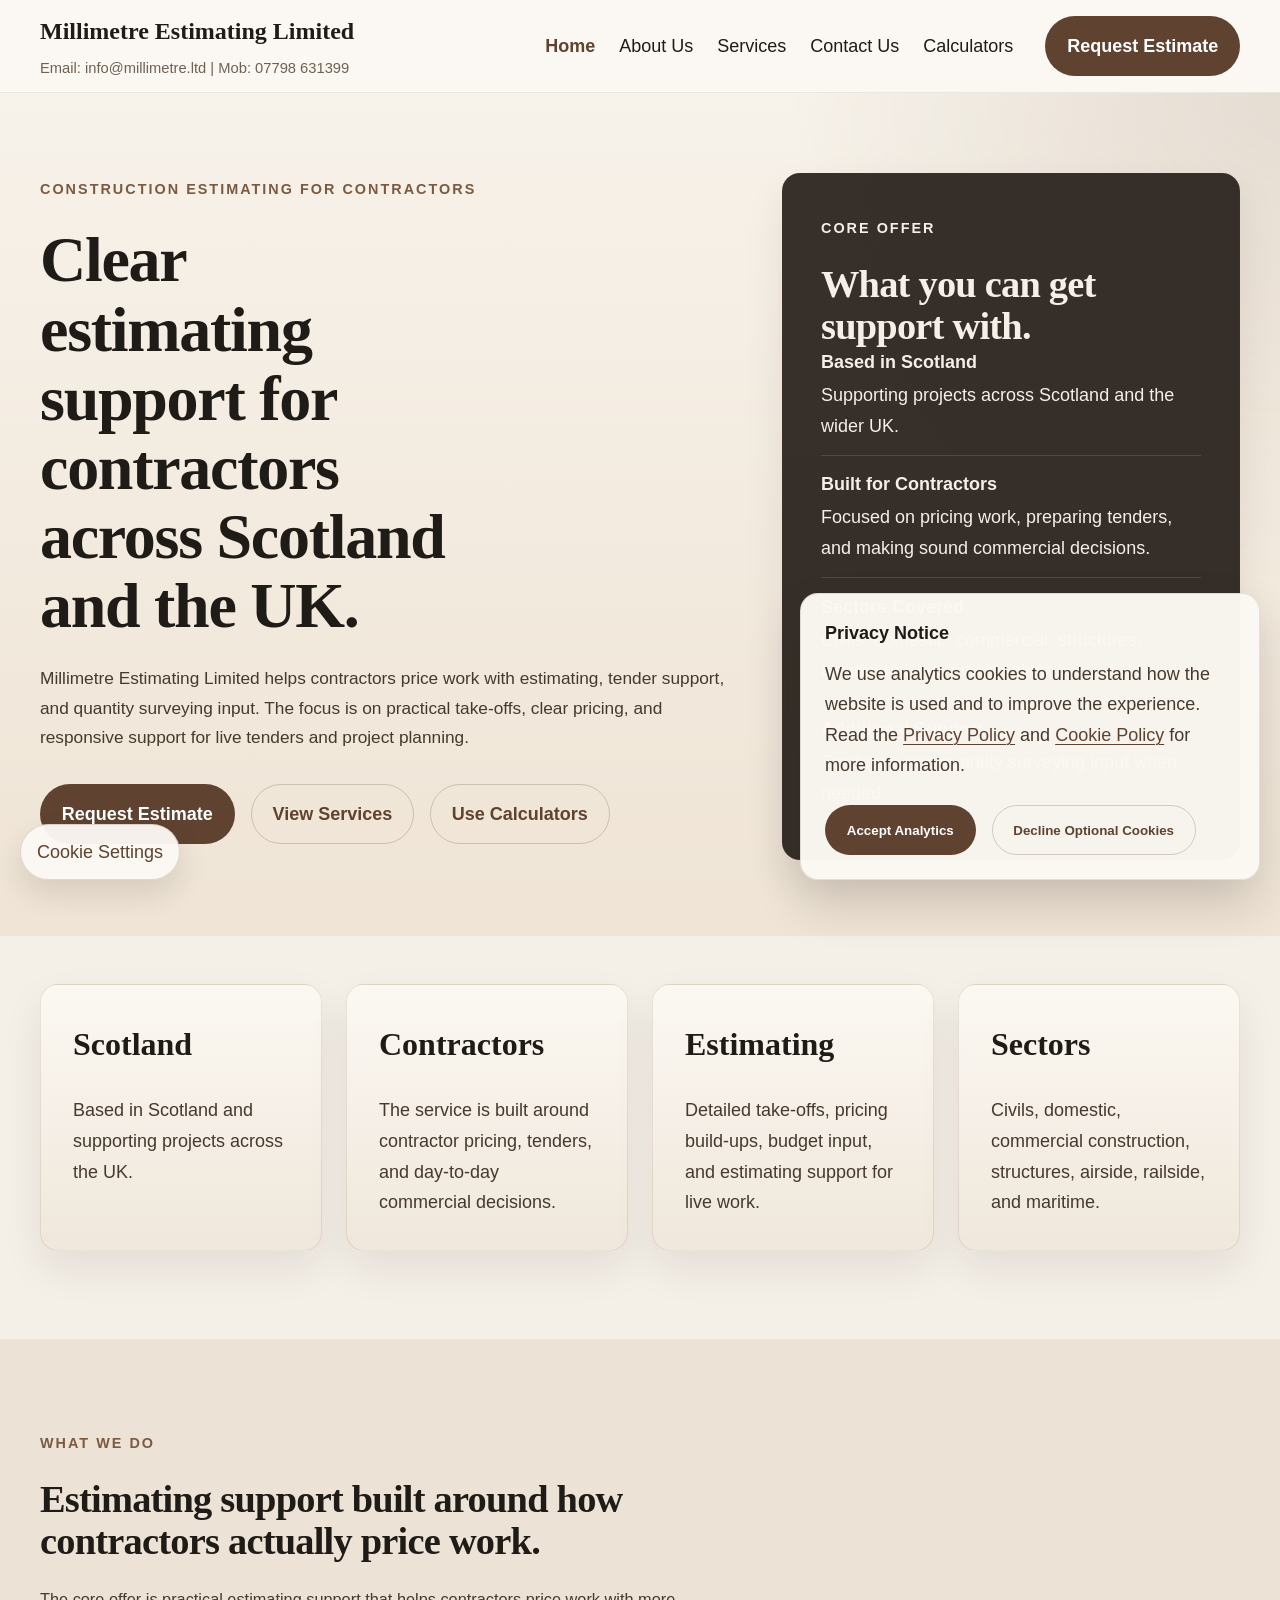
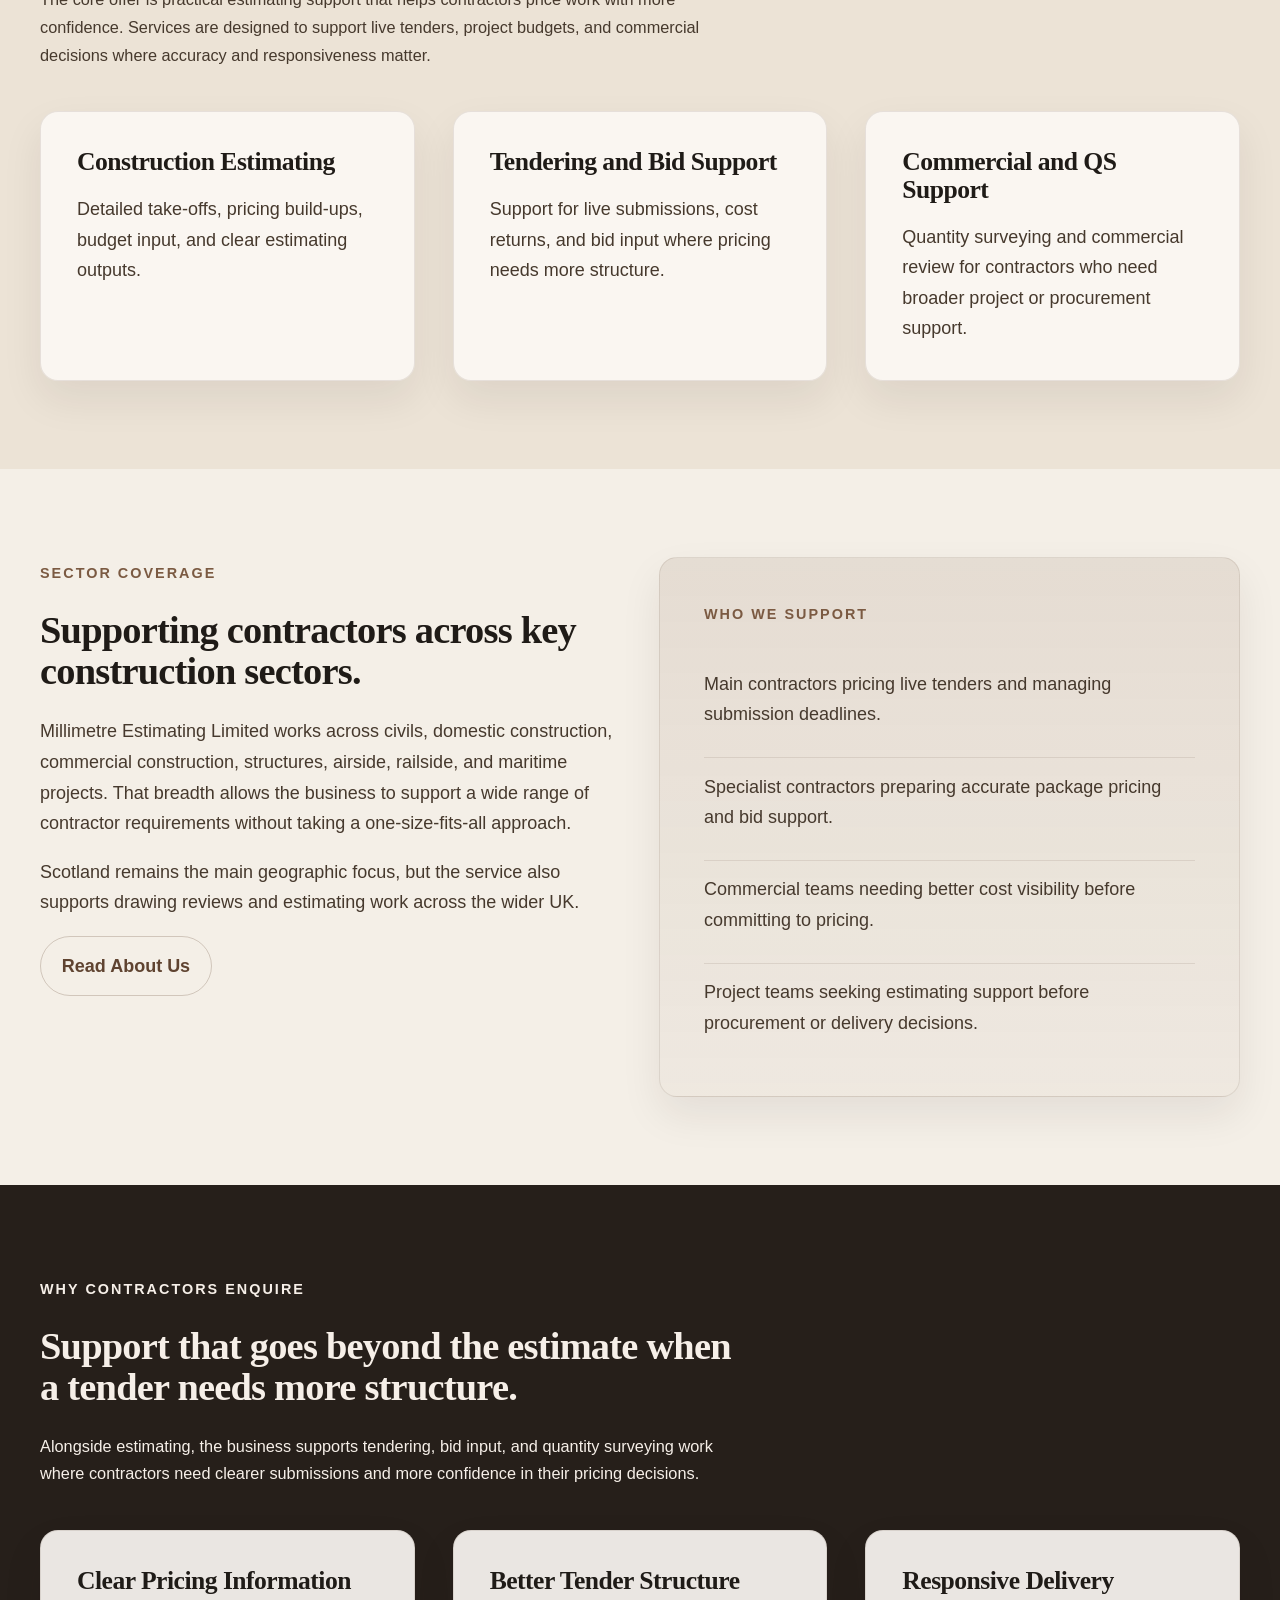
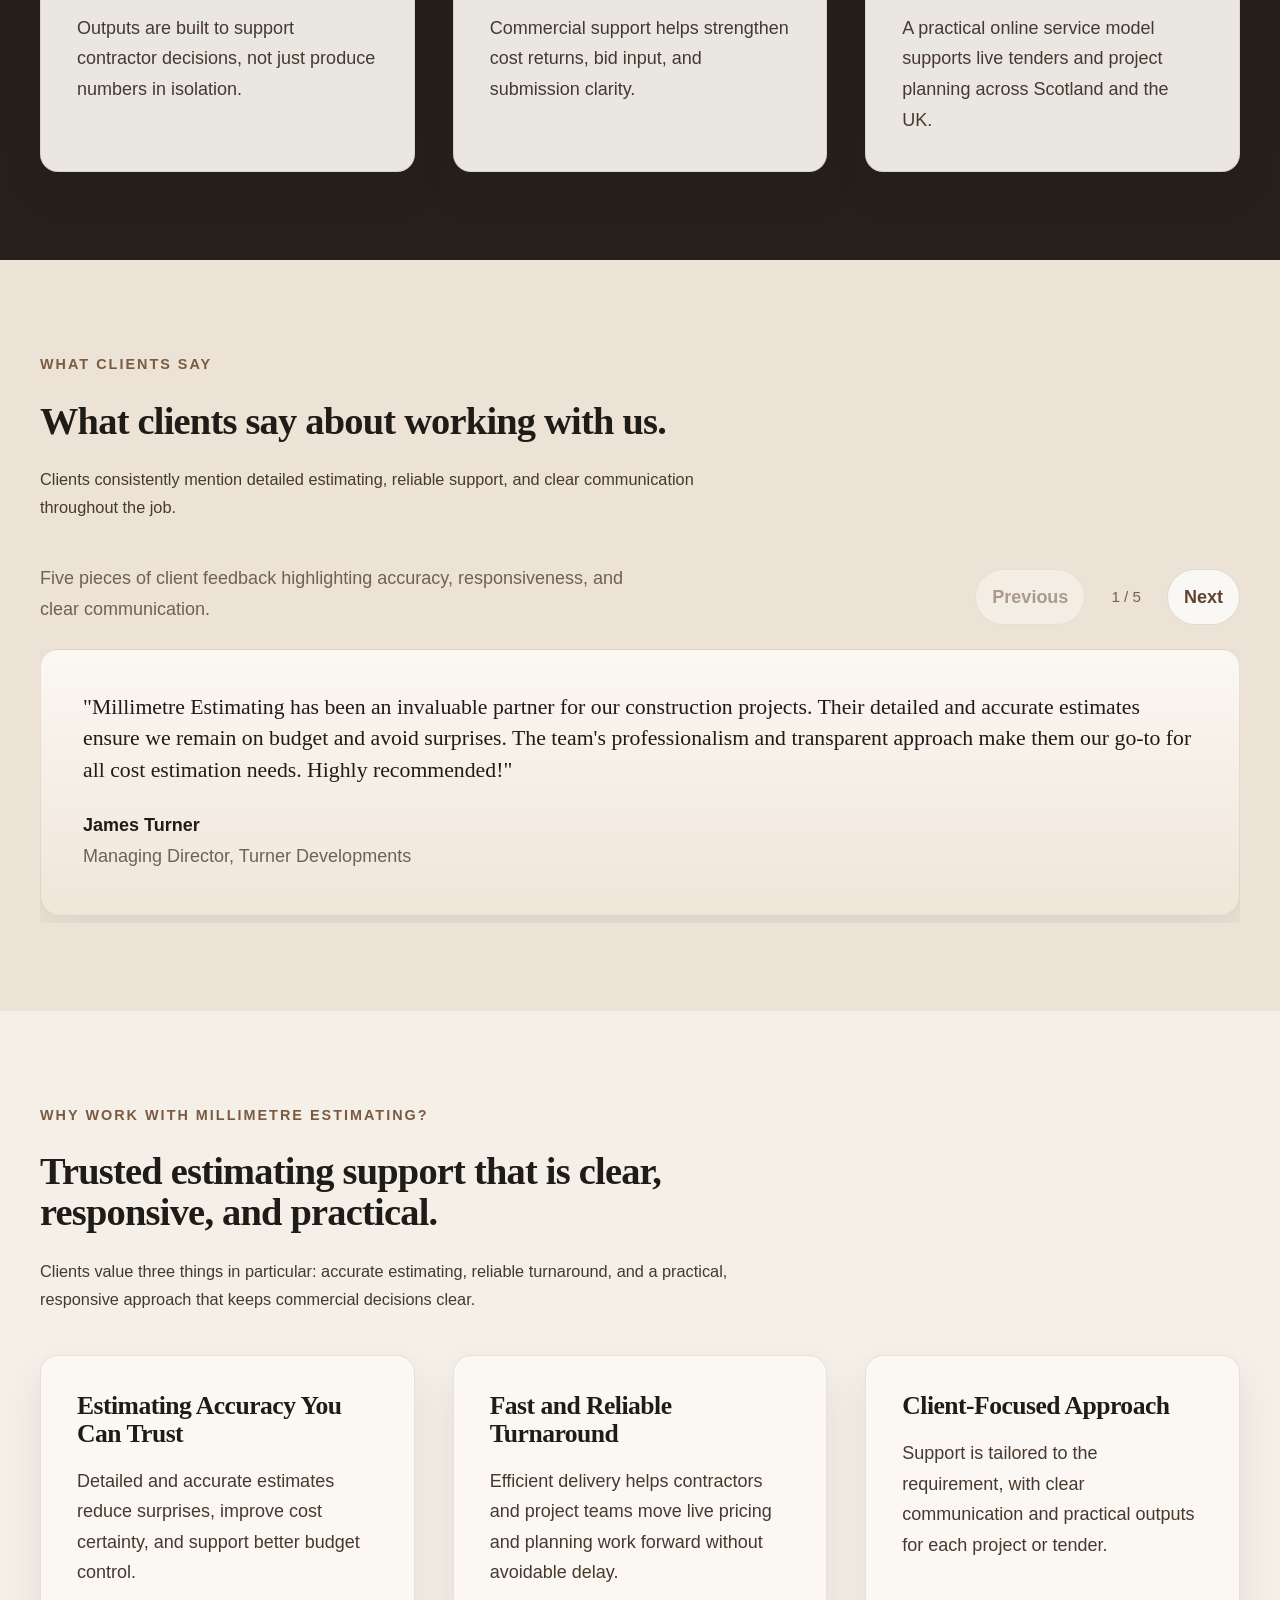
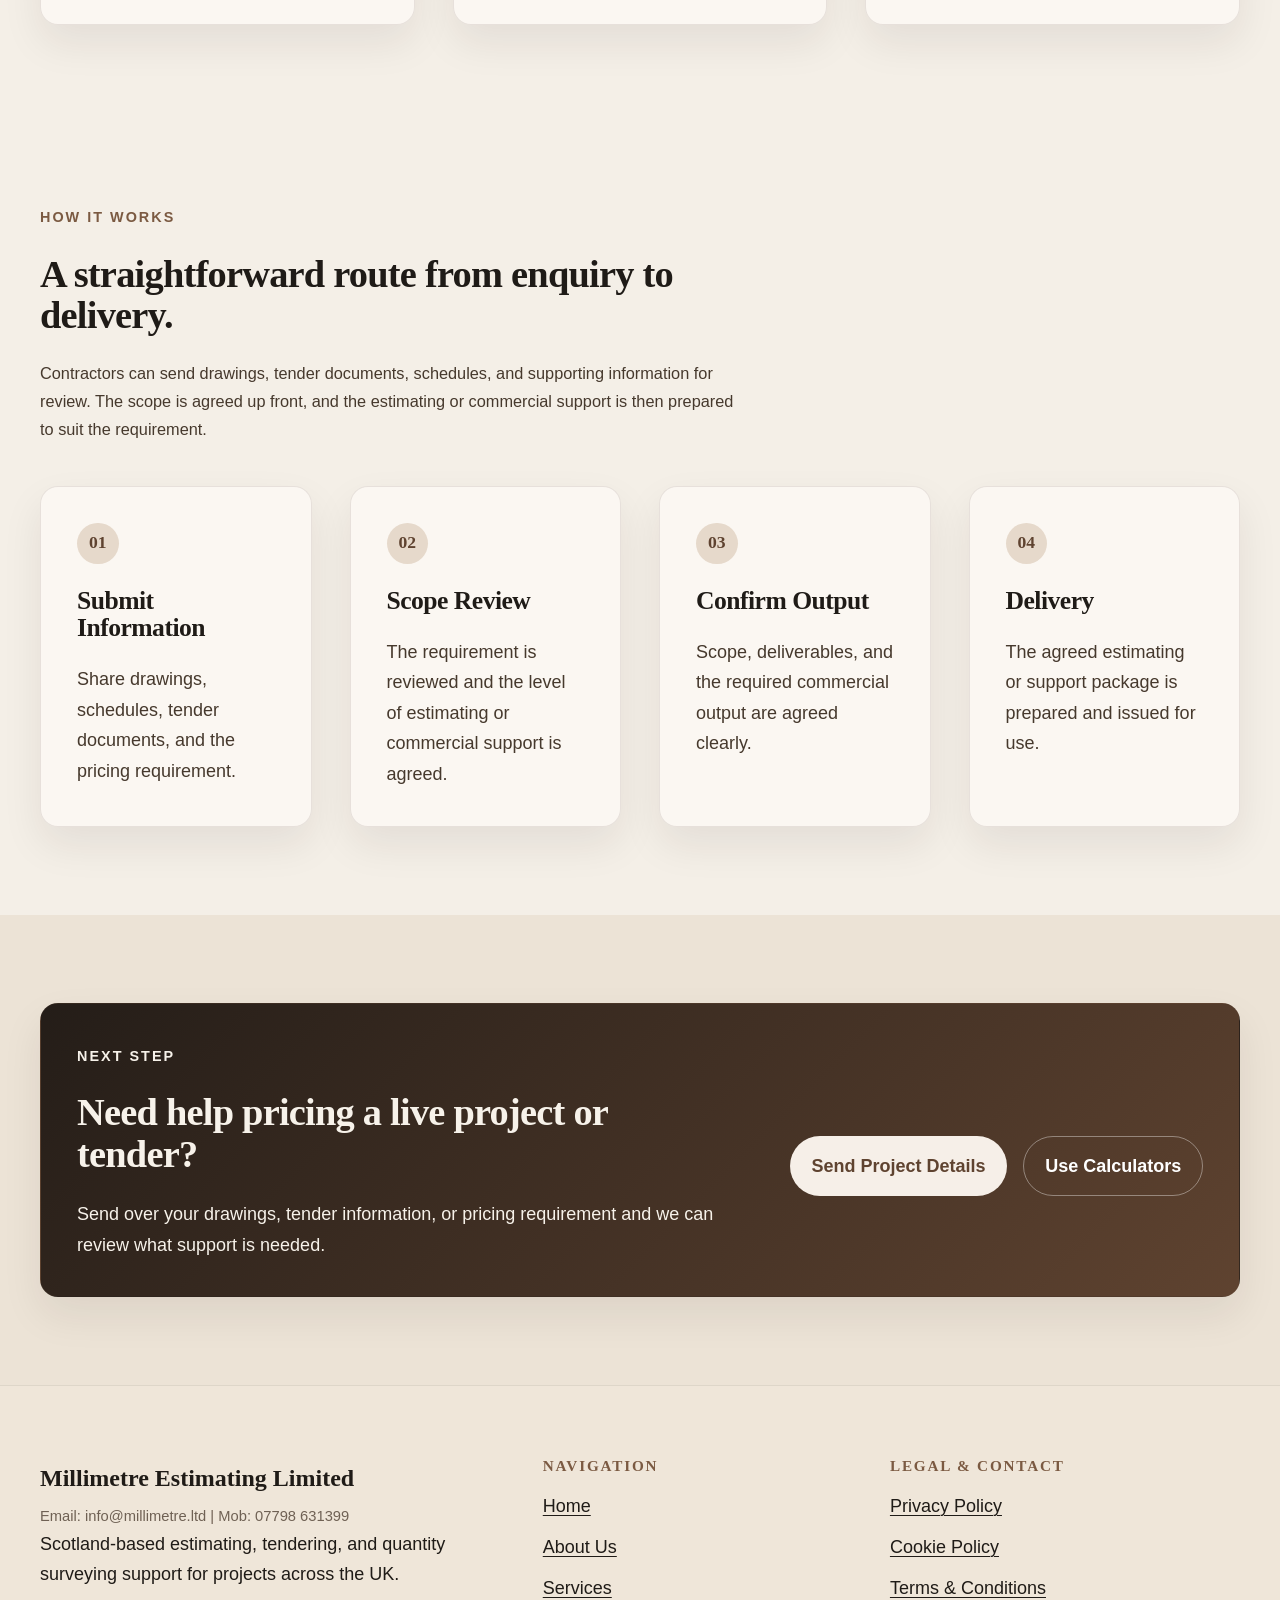
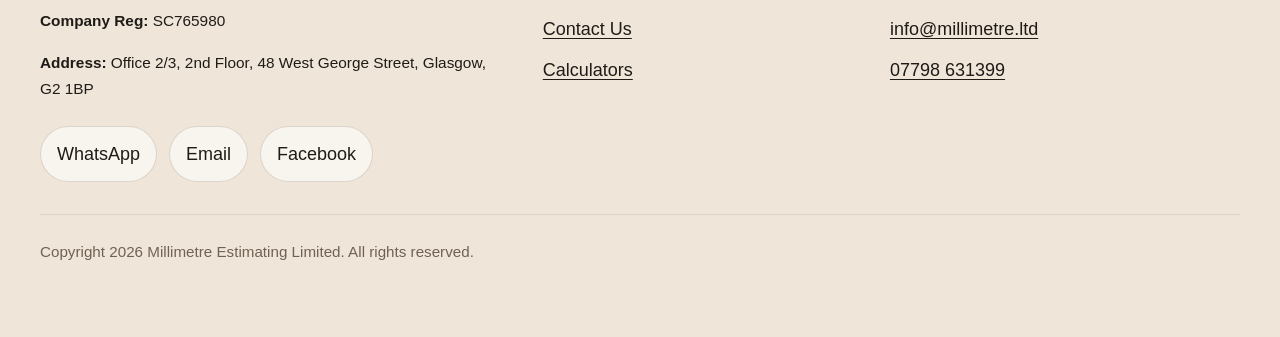
==== commit eaa83ee2: "Minor Updates Changes to UI/UX, SEO, etc.." ====
--- a/index.html
+++ b/index.html
@@ -3,11 +3,11 @@
   <head>
     <meta charset="utf-8">
     <meta name="viewport" content="width=device-width, initial-scale=1">
-    <title>Construction Estimating & Quantity Surveying Glasgow | Millimetre Estimating</title>
-    <meta name="description" content="Professional estimating, tendering, bid writing, and quantity surveying services from Glasgow for clients across Scotland and the wider UK.">
+    <title>Construction Estimating Scotland | Contractor Estimating Services | Millimetre Estimating</title>
+    <meta name="description" content="Contractor-focused construction estimating services from Scotland, supporting civils, domestic, commercial, structures, airside, railside, and maritime projects across the UK.">
     <link rel="canonical" href="https://www.millimetre.ltd/">
-    <meta property="og:title" content="Construction Estimating & Quantity Surveying Glasgow | Millimetre Estimating">
-    <meta property="og:description" content="Professional estimating, tendering, bid writing, and quantity surveying services from Glasgow for clients across Scotland and the wider UK.">
+    <meta property="og:title" content="Construction Estimating Scotland | Contractor Estimating Services | Millimetre Estimating">
+    <meta property="og:description" content="Contractor-focused construction estimating services from Scotland, supporting civils, domestic, commercial, structures, airside, railside, and maritime projects across the UK.">
     <meta property="og:type" content="website">
     <meta property="og:url" content="https://www.millimetre.ltd/">
     <meta name="twitter:card" content="summary_large_image">
@@ -59,9 +59,10 @@
             <li><a href="about/">About Us</a></li>
             <li><a href="services/">Services</a></li>
             <li><a href="contact/">Contact Us</a></li>
+            <li><a href="calculators/">Calculators</a></li>
           </ul>
           <div class="header-actions">
-            <a class="button button-primary" href="contact/">Request A Quote</a>
+            <a class="button button-primary" href="contact/">Request Estimate</a>
           </div>
         </nav>
       </div>
@@ -71,31 +72,27 @@
       <section class="hero">
         <div class="container hero-grid">
           <div class="hero-copy">
-            <div class="eyebrow">Construction Estimating and Quantity Surveying from Glasgow</div>
-            <h1>Commercial support that helps projects move forward with confidence.</h1>
-            <p>
-              Millimetre Estimating Limited provides professional estimating, tendering, bid
-              writing, and quantity surveying services for developers, contractors, specialist
-              contractors, and homeowners across Glasgow, Scotland, and the wider UK.
-            </p>
-            <p>
-              Our role is to bring structure, clarity, and dependable commercial thinking to the
-              front end of projects, tenders, and procurement decisions through a responsive online
-              service backed by practical industry understanding.
+            <div class="eyebrow">Construction Estimating For Contractors</div>
+            <h1>Clear estimating support for contractors across Scotland and the UK.</h1>
+            <p>
+              Millimetre Estimating Limited helps contractors price work with estimating, tender
+              support, and quantity surveying input. The focus is on practical take-offs, clear
+              pricing, and responsive support for live tenders and project planning.
             </p>
             <div class="hero-actions">
-              <a class="button button-primary" href="contact/">Request A Quote</a>
-              <a class="button button-secondary" href="services/">Explore Services</a>
+              <a class="button button-primary" href="contact/">Request Estimate</a>
+              <a class="button button-secondary" href="services/">View Services</a>
+              <a class="button button-secondary" href="calculators/">Use Calculators</a>
             </div>
           </div>
           <aside class="hero-panel" aria-label="Key service summary">
             <div class="eyebrow">Core Offer</div>
-            <h2>Commercial clarity across estimating, pricing, and delivery support.</h2>
+            <h2>What you can get support with.</h2>
             <ul class="panel-list">
-              <li><strong>Estimating</strong> Detailed take-offs, pricing, and budget support.</li>
-              <li><strong>Tendering</strong> Cost returns, technical returns, and bid coordination.</li>
-              <li><strong>Quantity Surveying</strong> Cost planning, Bills of Quantities, and commercial review.</li>
-              <li><strong>Online Service</strong> Efficient communication and document-led delivery.</li>
+              <li><strong>Based in Scotland</strong> Supporting projects across Scotland and the wider UK.</li>
+              <li><strong>Built for Contractors</strong> Focused on pricing work, preparing tenders, and making sound commercial decisions.</li>
+              <li><strong>Sectors Covered</strong> Civils, domestic, commercial, structures, airside, railside, and maritime.</li>
+              <li><strong>Additional Support</strong> Tendering and quantity surveying input when needed.</li>
             </ul>
           </aside>
         </div>
@@ -103,22 +100,22 @@
 
       <section class="section">
         <div class="container">
-          <div class="stats-grid">
+          <div class="stats-grid trust-grid">
             <article class="stat-card">
-              <strong>Glasgow</strong>
-              <p>Based in Glasgow and serving projects across Scotland and the wider UK.</p>
+              <strong>Scotland</strong>
+              <p>Based in Scotland and supporting projects across the UK.</p>
             </article>
             <article class="stat-card">
-              <strong>Tenders</strong>
-              <p>Support for live opportunities, tender submissions, and bid preparation.</p>
+              <strong>Contractors</strong>
+              <p>The service is built around contractor pricing, tenders, and day-to-day commercial decisions.</p>
             </article>
             <article class="stat-card">
-              <strong>QS</strong>
-              <p>Quantity surveying support tailored to project stage and commercial need.</p>
+              <strong>Estimating</strong>
+              <p>Detailed take-offs, pricing build-ups, budget input, and estimating support for live work.</p>
             </article>
             <article class="stat-card">
-              <strong>Online</strong>
-              <p>A practical remote-first service model built for speed and clarity.</p>
+              <strong>Sectors</strong>
+              <p>Civils, domestic, commercial construction, structures, airside, railside, and maritime.</p>
             </article>
           </div>
         </div>
@@ -128,25 +125,25 @@
         <div class="container">
           <div class="section-intro">
             <div class="eyebrow">What We Do</div>
-            <h2>Professional commercial support for projects, procurement, and tendering.</h2>
-            <p>
-              The business is structured around the work clients actually need most often:
-              reliable estimating, better tender submissions, and quantity surveying support that
-              improves commercial visibility and cost certainty.
+            <h2>Estimating support built around how contractors actually price work.</h2>
+            <p>
+              The core offer is practical estimating support that helps contractors price work with
+              more confidence. Services are designed to support live tenders, project budgets, and
+              commercial decisions where accuracy and responsiveness matter.
             </p>
           </div>
           <div class="preview-grid">
             <article class="preview-card">
               <h3>Construction Estimating</h3>
-              <p>Take-offs, pricing preparation, budget reviews, and practical cost information.</p>
+              <p>Detailed take-offs, pricing build-ups, budget input, and clear estimating outputs.</p>
             </article>
             <article class="preview-card">
               <h3>Tendering and Bid Support</h3>
-              <p>Commercial support for tender opportunities, written bid input, and submission quality.</p>
-            </article>
-            <article class="preview-card">
-              <h3>Quantity Surveying</h3>
-              <p>Cost planning, Bills of Quantities, measurement, and project commercial support.</p>
+              <p>Support for live submissions, cost returns, and bid input where pricing needs more structure.</p>
+            </article>
+            <article class="preview-card">
+              <h3>Commercial and QS Support</h3>
+              <p>Quantity surveying and commercial review for contractors who need broader project or procurement support.</p>
             </article>
           </div>
         </div>
@@ -155,27 +152,27 @@
       <section class="section">
         <div class="container story-grid">
           <div>
-            <div class="eyebrow">About The Business</div>
-            <h2>A modern online consultancy with a traditional professional standard.</h2>
-            <p>
-              Millimetre Estimating Limited is positioned as a dependable commercial partner for
-              clients who require detail, responsiveness, and stronger control over pricing and
-              tender information.
-            </p>
-            <p>
-              While based in Glasgow, the business is set up to support projects remotely across
-              multiple sectors and locations, making it well suited to clients who want specialist
-              input without unnecessary overhead or delay.
+            <div class="eyebrow">Sector Coverage</div>
+            <h2>Supporting contractors across key construction sectors.</h2>
+            <p>
+              Millimetre Estimating Limited works across civils, domestic construction, commercial
+              construction, structures, airside, railside, and maritime projects. That breadth
+              allows the business to support a wide range of contractor requirements without taking
+              a one-size-fits-all approach.
+            </p>
+            <p>
+              Scotland remains the main geographic focus, but the service also supports drawing
+              reviews and estimating work across the wider UK.
             </p>
             <a class="button button-secondary" href="about/">Read About Us</a>
           </div>
           <div class="highlight-panel">
             <div class="eyebrow">Who We Support</div>
             <ul class="value-list">
-              <li>Developers seeking early-stage cost clarity and procurement support.</li>
-              <li>Contractors pricing live tender opportunities and return submissions.</li>
-              <li>Specialist contractors requiring accurate package pricing and bid support.</li>
-              <li>Homeowners planning extensions, refurbishments, or renovation works.</li>
+              <li>Main contractors pricing live tenders and managing submission deadlines.</li>
+              <li>Specialist contractors preparing accurate package pricing and bid support.</li>
+              <li>Commercial teams needing better cost visibility before committing to pricing.</li>
+              <li>Project teams seeking estimating support before procurement or delivery decisions.</li>
             </ul>
           </div>
         </div>
@@ -184,25 +181,145 @@
       <section class="section section-dark">
         <div class="container">
           <div class="section-intro">
-            <div class="eyebrow">Why Clients Appoint Us</div>
-            <h2>Commercial support built around clarity, accuracy, and structured delivery.</h2>
-            <p>
-              Clients are not just buying numbers. They are buying confidence in the pricing,
-              structure, and commercial thinking behind a project or tender submission.
+            <div class="eyebrow">Why Contractors Enquire</div>
+            <h2>Support that goes beyond the estimate when a tender needs more structure.</h2>
+            <p>
+              Alongside estimating, the business supports tendering, bid input, and quantity
+              surveying work where contractors need clearer submissions and more confidence in their
+              pricing decisions.
             </p>
           </div>
           <div class="feature-grid">
             <article class="service-card">
-              <h3>Accuracy With Purpose</h3>
-              <p>Outputs are designed to be commercially useful, not just technically complete.</p>
+              <h3>Clear Pricing Information</h3>
+              <p>Outputs are built to support contractor decisions, not just produce numbers in isolation.</p>
             </article>
             <article class="service-card">
-              <h3>Professional Presentation</h3>
-              <p>Clear, well-structured information for clients, tenders, and procurement teams.</p>
+              <h3>Better Tender Structure</h3>
+              <p>Commercial support helps strengthen cost returns, bid input, and submission clarity.</p>
             </article>
             <article class="service-card">
-              <h3>Responsive Online Delivery</h3>
-              <p>An efficient service model suited to modern construction and procurement workflows.</p>
+              <h3>Responsive Delivery</h3>
+              <p>A practical online service model supports live tenders and project planning across Scotland and the UK.</p>
+            </article>
+          </div>
+        </div>
+      </section>
+
+      <section class="section section-muted">
+        <div class="container">
+          <div class="section-intro">
+            <div class="eyebrow">What Clients Say</div>
+            <h2>What clients say about working with us.</h2>
+            <p>
+              Clients consistently mention detailed estimating, reliable support, and clear
+              communication throughout the job.
+            </p>
+          </div>
+          <div class="testimonial-shell" data-testimonial-slider>
+            <div class="testimonial-toolbar">
+              <p class="testimonial-summary">
+                Five pieces of client feedback highlighting accuracy, responsiveness, and clear
+                communication.
+              </p>
+              <div class="testimonial-controls" aria-label="Testimonial controls">
+                <button class="testimonial-control" type="button" data-slider-prev aria-controls="homepage-testimonials" aria-label="Show previous testimonial">
+                  Previous
+                </button>
+                <p class="testimonial-status" data-slider-status aria-live="polite">1 / 5</p>
+                <button class="testimonial-control" type="button" data-slider-next aria-controls="homepage-testimonials" aria-label="Show next testimonial">
+                  Next
+                </button>
+              </div>
+            </div>
+            <div class="testimonial-grid" id="homepage-testimonials" data-slider-track tabindex="0" aria-label="Client testimonials">
+              <article class="testimonial-card">
+              <p class="testimonial-quote">
+                "Millimetre Estimating has been an invaluable partner for our construction
+                projects. Their detailed and accurate estimates ensure we remain on budget and
+                avoid surprises. The team's professionalism and transparent approach make them our
+                go-to for all cost estimation needs. Highly recommended!"
+              </p>
+              <p class="testimonial-attribution">
+                <strong>James Turner</strong><br>
+                Managing Director, Turner Developments
+              </p>
+              </article>
+              <article class="testimonial-card">
+              <p class="testimonial-quote">
+                "I've worked with Millimetre Estimating on numerous projects, and their service is
+                exceptional. They deliver clear and comprehensive estimates that integrate
+                seamlessly into our plans, making the whole process smoother for both us and our
+                clients."
+              </p>
+              <p class="testimonial-attribution">
+                <strong>Sarah Williams</strong><br>
+                Architect, Williams &amp; Co. Design
+              </p>
+              </article>
+              <article class="testimonial-card">
+              <p class="testimonial-quote">
+                "The estimates provided by Millimetre Estimating are always reliable and precise.
+                Their expertise in both domestic and commercial construction projects helps us
+                streamline costs and maintain client satisfaction. Their follow-up support is an
+                added bonus!"
+              </p>
+              <p class="testimonial-attribution">
+                <strong>Brian Harrison</strong><br>
+                Operations Manager, BuildSmart Solutions
+              </p>
+              </article>
+              <article class="testimonial-card">
+              <p class="testimonial-quote">
+                "As a first-time self-builder, Millimetre Estimating made the process so much
+                easier. Their transparent and detailed estimates helped me manage my budget
+                confidently. The team was responsive and explained every aspect thoroughly. An
+                excellent experience!"
+              </p>
+              <p class="testimonial-attribution">
+                <strong>Emily Davis</strong><br>
+                Self Builder, Independent Project
+              </p>
+              </article>
+              <article class="testimonial-card">
+              <p class="testimonial-quote">
+                "Working with Millimetre Estimating has been a game-changer for us. Their accurate
+                material take-offs and detailed BOQs allow us to plan our projects more
+                effectively. They consistently exceed expectations, and their professionalism is
+                unmatched."
+              </p>
+              <p class="testimonial-attribution">
+                <strong>Tom Morris</strong><br>
+                Senior Project Manager, Bennett Construction Group
+              </p>
+              </article>
+            </div>
+          </div>
+        </div>
+      </section>
+
+      <section class="section">
+        <div class="container">
+          <div class="section-intro">
+            <div class="eyebrow">Why Work With Millimetre Estimating?</div>
+            <h2>Trusted estimating support that is clear, responsive, and practical.</h2>
+            <p>
+              Clients value three things in particular: accurate estimating, reliable turnaround,
+              and a practical, responsive approach that keeps commercial decisions clear.
+            </p>
+          </div>
+          <div class="feature-grid">
+            <article class="preview-card">
+              <h3>Estimating Accuracy You Can Trust</h3>
+              <p>Detailed and accurate estimates reduce surprises, improve cost certainty, and support better budget control.</p>
+            </article>
+            <article class="preview-card">
+              <h3>Fast and Reliable Turnaround</h3>
+              <p>Efficient delivery helps contractors and project teams move live pricing and planning work forward without avoidable delay.</p>
+            </article>
+            <article class="preview-card">
+              <h3>Client-Focused Approach</h3>
+              <p>Support is tailored to the requirement, with clear communication and practical outputs for each project or tender.</p>
             </article>
           </div>
         </div>
@@ -212,32 +329,33 @@
         <div class="container">
           <div class="section-intro">
             <div class="eyebrow">How It Works</div>
-            <h2>A simple route from first enquiry to completed estimate or commercial support.</h2>
-            <p>
-              The process is designed to be direct and professional, whether the requirement is an
-              estimate, a tender submission, or wider quantity surveying input.
+            <h2>A straightforward route from enquiry to delivery.</h2>
+            <p>
+              Contractors can send drawings, tender documents, schedules, and supporting
+              information for review. The scope is agreed up front, and the estimating or
+              commercial support is then prepared to suit the requirement.
             </p>
           </div>
           <div class="process-grid">
             <article class="process-step">
               <strong>01</strong>
               <h3>Submit Information</h3>
-              <p>Share drawings, schedules, tender documents, or a summary of the requirement.</p>
+              <p>Share drawings, schedules, tender documents, and the pricing requirement.</p>
             </article>
             <article class="process-step">
               <strong>02</strong>
               <h3>Scope Review</h3>
-              <p>The project is reviewed and the service required is defined clearly.</p>
+              <p>The requirement is reviewed and the level of estimating or commercial support is agreed.</p>
             </article>
             <article class="process-step">
               <strong>03</strong>
-              <h3>Receive A Quote</h3>
-              <p>A clear quotation is issued based on scope, outputs, and turnaround.</p>
+              <h3>Confirm Output</h3>
+              <p>Scope, deliverables, and the required commercial output are agreed clearly.</p>
             </article>
             <article class="process-step">
               <strong>04</strong>
               <h3>Delivery</h3>
-              <p>The agreed estimating or commercial service is prepared and issued.</p>
+              <p>The agreed estimating or support package is prepared and issued for use.</p>
             </article>
           </div>
         </div>
@@ -248,15 +366,15 @@
           <div class="cta-band">
             <div>
               <div class="eyebrow">Next Step</div>
-              <h2>Discuss your project, tender, or pricing requirement.</h2>
+            <h2>Need help pricing a live project or tender?</h2>
               <p>
-                Use the contact page to send your enquiry and supporting files directly to
-                Millimetre Estimating Limited.
+                Send over your drawings, tender information, or pricing requirement and we can
+                review what support is needed.
               </p>
             </div>
             <div class="cta-actions">
-              <a class="button button-primary" href="contact/">Contact Us</a>
-              <a class="button button-secondary" href="mailto:info@millimetre.ltd">Email Us</a>
+              <a class="button button-primary" href="contact/">Send Project Details</a>
+              <a class="button button-secondary" href="calculators/">Use Calculators</a>
             </div>
           </div>
         </div>
@@ -272,8 +390,8 @@
               <div class="brand-tagline">Email: info@millimetre.ltd | Mob: 07798 631399</div>
             </a>
             <p>
-              Construction estimating, quantity surveying, tendering, and commercial support from
-              Glasgow for clients across Scotland and the wider UK.
+              Scotland-based estimating, tendering, and quantity surveying support for projects across
+              the UK.
             </p>
             <p class="footer-company-meta"><strong>Company Reg:</strong> SC765980</p>
             <p class="footer-company-meta"><strong>Address:</strong> Office 2/3, 2nd Floor, 48 West George Street, Glasgow, G2 1BP</p>
--- a/assets/css/main.css
+++ b/assets/css/main.css
@@ -12,6 +12,10 @@
   --color-dark: #261f1a;
   --shadow-soft: 0 18px 40px rgba(38, 31, 26, 0.08);
   --max-width: 1200px;
+  --content-measure: 44rem;
+  --card-padding: clamp(24px, 3.2vw, 36px);
+  --layout-gap: clamp(24px, 3vw, 38px);
+  --section-space: clamp(56px, 7vw, 88px);
   --radius-sm: 8px;
   --radius-md: 18px;
   --space-1: 8px;
@@ -108,6 +112,11 @@
 p,
 li {
   color: var(--color-text);
+}
+
+p:last-child,
+ul:last-child {
+  margin-bottom: 0;
 }
 
 ul {
@@ -258,7 +267,7 @@
 .hero {
   position: relative;
   overflow: hidden;
-  padding: var(--space-7) 0 var(--space-6);
+  padding: clamp(52px, 7vw, 80px) 0 clamp(52px, 6vw, 76px);
   background:
     radial-gradient(circle at top right, rgba(123, 90, 66, 0.14), transparent 32%),
     linear-gradient(180deg, #f7f2ea 0%, #efe4d5 100%);
@@ -277,12 +286,13 @@
 .preview-grid,
 .detail-grid {
   display: grid;
-  gap: var(--space-4);
+  gap: var(--layout-gap);
 }
 
 .hero-grid {
   grid-template-columns: minmax(0, 1.2fr) minmax(320px, 0.8fr);
-  align-items: end;
+  align-items: start;
+  gap: clamp(32px, 5vw, 56px);
 }
 
 .eyebrow {
@@ -297,11 +307,20 @@
 }
 
 .hero-copy {
-  max-width: 48rem;
+  max-width: 46rem;
+}
+
+.hero-copy > :last-child,
+.hero-panel > :last-child {
+  margin-bottom: 0;
+}
+
+.hero-copy h1 {
+  max-width: 13ch;
 }
 
 .hero-copy p {
-  max-width: 40rem;
+  max-width: var(--content-measure);
   font-size: 1.08rem;
 }
 
@@ -334,11 +353,13 @@
 .contact-card,
 .cta-band,
 .legal-card {
-  padding: var(--space-4);
+  padding: var(--card-padding);
 }
 
 .hero-panel {
   background: rgba(38, 31, 26, 0.92);
+  padding: calc(var(--space-4) + 0.35rem);
+  align-self: start;
 }
 
 .hero-panel h2,
@@ -347,6 +368,10 @@
 .hero-panel strong,
 .hero-panel .eyebrow {
   color: #f6efe8;
+}
+
+main > .hero + .section {
+  padding-top: clamp(32px, 4vw, 48px);
 }
 
 .panel-list,
@@ -380,9 +405,16 @@
 }
 
 .section,
-.page-hero,
+.page-hero {
+  padding: clamp(52px, 6vw, 76px) 0;
+}
+
+.section {
+  padding: var(--section-space) 0;
+}
+
 .site-footer {
-  padding: var(--space-6) 0;
+  padding: clamp(48px, 6vw, 72px) 0;
 }
 
 .section-muted {
@@ -410,8 +442,24 @@
 }
 
 .section-intro {
-  max-width: 48rem;
-  margin-bottom: var(--space-5);
+  max-width: 46rem;
+  margin-bottom: clamp(28px, 4vw, 42px);
+}
+
+.page-hero .container > :is(h1, p),
+.section-intro > :is(h2, p),
+.surface-panel p,
+.highlight-panel p,
+.contact-card > p,
+.legal-card > p,
+.policy-block > p,
+.cta-band p {
+  max-width: var(--content-measure);
+}
+
+.page-hero .container > p,
+.section-intro > p {
+  font-size: 1.02rem;
 }
 
 .feature-grid,
@@ -432,6 +480,18 @@
   grid-template-columns: repeat(2, minmax(0, 1fr));
 }
 
+.split-grid,
+.story-grid,
+.contact-layout,
+.calculator-layout {
+  align-items: start;
+}
+
+.split-grid > :first-child,
+.story-grid > :first-child {
+  max-width: var(--content-measure);
+}
+
 .stats-grid,
 .process-grid {
   grid-template-columns: repeat(4, minmax(0, 1fr));
@@ -440,12 +500,28 @@
 .service-card,
 .preview-card,
 .process-step,
-.stat-card {
-  padding: var(--space-4);
+.stat-card,
+.testimonial-card {
+  padding: var(--card-padding);
   border: 1px solid rgba(95, 67, 48, 0.12);
   border-radius: var(--radius-md);
   background: rgba(251, 248, 243, 0.92);
   box-shadow: var(--shadow-soft);
+  transition: transform 0.28s ease, box-shadow 0.28s ease, border-color 0.28s ease;
+}
+
+.service-card,
+.preview-card,
+.stat-card,
+.contact-card,
+.calculator-card,
+.surface-panel,
+.highlight-panel,
+.legal-card,
+.policy-block {
+  display: grid;
+  align-content: start;
+  gap: clamp(14px, 2vw, 18px);
 }
 
 .service-card h2,
@@ -481,8 +557,23 @@
   margin-bottom: var(--space-2);
 }
 
+.service-card h2,
+.service-card h3,
+.preview-card h3,
+.contact-card h2,
+.calculator-card h2,
+.calculator-card h3,
+.surface-panel h2,
+.highlight-panel h2,
+.legal-card h2,
+.policy-block h2,
+.policy-block h3,
+.hero-panel h2 {
+  margin-bottom: 0;
+}
+
 .highlight-panel {
-  padding: var(--space-5);
+  padding: clamp(28px, 4vw, 44px);
   background: linear-gradient(180deg, rgba(123, 90, 66, 0.12), rgba(123, 90, 66, 0.04));
 }
 
@@ -497,7 +588,124 @@
 }
 
 .stat-card {
+  padding: clamp(22px, 2.8vw, 32px);
   text-align: left;
+  background: linear-gradient(180deg, rgba(251, 248, 243, 0.96), rgba(239, 230, 217, 0.9));
+}
+
+.feature-grid > *,
+.preview-grid > *,
+.detail-grid > *,
+.services-grid > *,
+.stats-grid > *,
+.process-grid > * {
+  height: 100%;
+}
+
+.testimonial-shell {
+  display: grid;
+  gap: var(--space-3);
+}
+
+.testimonial-toolbar {
+  display: flex;
+  align-items: end;
+  justify-content: space-between;
+  gap: var(--space-3);
+}
+
+.testimonial-summary {
+  max-width: 38rem;
+  margin-bottom: 0;
+  color: var(--color-muted);
+}
+
+.testimonial-controls {
+  display: flex;
+  align-items: center;
+  gap: 12px;
+  flex-shrink: 0;
+}
+
+.testimonial-control {
+  display: inline-flex;
+  align-items: center;
+  justify-content: center;
+  min-height: 44px;
+  padding: 0.72rem 1rem;
+  border: 1px solid rgba(95, 67, 48, 0.16);
+  border-radius: 999px;
+  font: inherit;
+  font-weight: 600;
+  color: var(--color-accent-strong);
+  background: rgba(255, 255, 255, 0.75);
+  cursor: pointer;
+  transition: background-color 0.2s ease, border-color 0.2s ease, transform 0.2s ease;
+}
+
+.testimonial-control:hover:not(:disabled) {
+  background: rgba(255, 255, 255, 0.95);
+  transform: translateY(-1px);
+}
+
+.testimonial-control:disabled {
+  opacity: 0.45;
+  cursor: not-allowed;
+}
+
+.testimonial-status {
+  min-width: 3.6rem;
+  margin: 0;
+  text-align: center;
+  color: var(--color-muted);
+  font-size: 0.95rem;
+}
+
+.testimonial-grid {
+  display: grid;
+  grid-auto-flow: column;
+  grid-auto-columns: 100%;
+  gap: var(--space-4);
+  overflow-x: auto;
+  padding-bottom: var(--space-1);
+  scroll-snap-type: x mandatory;
+  scrollbar-width: none;
+  overscroll-behavior-x: contain;
+}
+
+.testimonial-grid::-webkit-scrollbar {
+  display: none;
+}
+
+.testimonial-card {
+  display: flex;
+  flex-direction: column;
+  justify-content: space-between;
+  min-height: 100%;
+  padding: clamp(28px, 4vw, 42px);
+  scroll-snap-align: start;
+  background: linear-gradient(180deg, rgba(251, 248, 243, 0.96), rgba(239, 230, 217, 0.96));
+}
+
+.testimonial-quote {
+  margin-bottom: var(--space-3);
+  font-family: var(--font-heading);
+  font-size: clamp(1.12rem, 1.7vw, 1.55rem);
+  line-height: 1.45;
+  color: var(--color-ink);
+}
+
+.testimonial-attribution {
+  margin-bottom: 0;
+  color: var(--color-muted);
+}
+
+.testimonial-attribution strong {
+  color: var(--color-ink);
+}
+
+.trust-grid {
+  gap: clamp(18px, 2.4vw, 24px);
 }
 
 .stat-card strong {
@@ -522,6 +730,23 @@
   font-size: 1.1rem;
 }
 
+.process-step {
+  display: flex;
+  flex-direction: column;
+  justify-content: flex-start;
+  gap: 0.4rem;
+}
+
+.process-step p {
+  margin-bottom: 0;
+}
+
+.value-list li + li {
+  margin-top: 0.85rem;
+  padding-top: 0.85rem;
+  border-top: 1px solid rgba(95, 67, 48, 0.12);
+}
+
 .page-hero {
   background:
     radial-gradient(circle at top left, rgba(123, 90, 66, 0.12), transparent 24%),
@@ -529,9 +754,27 @@
   border-bottom: 1px solid rgba(31, 27, 23, 0.08);
 }
 
+.page-hero .container {
+  display: grid;
+  gap: clamp(12px, 2vw, 18px);
+}
+
+.page-hero .container > :is(h1, p) {
+  margin-bottom: 0;
+}
+
 .contact-form {
   display: grid;
   gap: var(--space-3);
+}
+
+.form-intro {
+  display: grid;
+  gap: 10px;
+  padding: 1rem 1.1rem;
+  border: 1px solid rgba(95, 67, 48, 0.12);
+  border-radius: var(--radius-sm);
+  background: rgba(230, 217, 203, 0.28);
 }
 
 .form-grid {
@@ -554,12 +797,21 @@
 .field select,
 .field textarea {
   width: 100%;
+  min-height: 54px;
   padding: 0.9rem 1rem;
   border: 1px solid var(--color-border);
   border-radius: var(--radius-sm);
   font: inherit;
   color: var(--color-ink);
   background: #fff;
+  transition: border-color 0.2s ease, box-shadow 0.2s ease, background-color 0.2s ease;
+}
+
+.field input:focus-visible,
+.field select:focus-visible,
+.field textarea:focus-visible {
+  border-color: rgba(95, 67, 48, 0.4);
+  box-shadow: 0 0 0 4px rgba(123, 90, 66, 0.12);
 }
 
 .field textarea {
@@ -577,10 +829,19 @@
   font-size: 0.95rem;
 }
 
+.form-note strong {
+  color: var(--color-ink);
+}
+
 .form-actions {
   display: flex;
   flex-wrap: wrap;
   gap: var(--space-2);
+}
+
+.form-actions .button[aria-busy="true"] {
+  opacity: 0.7;
+  cursor: wait;
 }
 
 .form-status,
@@ -594,6 +855,10 @@
 .form-status.is-error,
 .export-status.is-error {
   color: #8b3a3a;
+}
+
+.form-status.is-success {
+  color: #2f6b46;
 }
 
 .visually-hidden {
@@ -610,10 +875,22 @@
 
 .cta-band {
   display: grid;
-  grid-template-columns: minmax(0, 1fr) auto;
+  grid-template-columns: minmax(0, 1fr) minmax(220px, auto);
   gap: var(--space-4);
   align-items: center;
   background: linear-gradient(135deg, #241d18 0%, #5f4330 100%);
+}
+
+.container > .cta-band:not(:first-child) {
+  margin-top: clamp(24px, 3vw, 34px);
+}
+
+.cta-band > :first-child {
+  max-width: 40rem;
+}
+
+.cta-band .cta-actions {
+  justify-content: flex-end;
 }
 
 .cta-band h2,
@@ -661,7 +938,7 @@
 }
 
 .policy-block {
-  padding: var(--space-4);
+  padding: var(--card-padding);
   border: 1px solid rgba(95, 67, 48, 0.12);
   border-radius: var(--radius-md);
   background: rgba(251, 248, 243, 0.92);
@@ -695,12 +972,11 @@
 .calculator-layout {
   display: grid;
   grid-template-columns: minmax(0, 1.15fr) minmax(320px, 0.85fr);
-  gap: var(--space-4);
-  align-items: start;
+  gap: clamp(24px, 3vw, 40px);
 }
 
 .calculator-card {
-  padding: var(--space-4);
+  padding: var(--card-padding);
   border: 1px solid rgba(95, 67, 48, 0.12);
   border-radius: var(--radius-md);
   background: rgba(251, 248, 243, 0.92);
@@ -724,7 +1000,7 @@
 
 .calculator-visual {
   margin-bottom: var(--space-4);
-  padding: var(--space-3);
+  padding: clamp(20px, 3vw, 28px);
   border: 1px solid rgba(95, 67, 48, 0.12);
   border-radius: var(--radius-md);
   background: linear-gradient(180deg, rgba(230, 217, 203, 0.34), rgba(251, 248, 243, 0.92));
@@ -799,7 +1075,7 @@
 }
 
 .result-item {
-  padding: 1rem;
+  padding: 1rem 1.1rem;
   border: 1px solid rgba(95, 67, 48, 0.12);
   border-radius: var(--radius-sm);
   background: rgba(230, 217, 203, 0.3);
@@ -859,6 +1135,7 @@
 .cookie-banner-panel p {
   margin-bottom: 0;
   color: var(--color-text);
+  max-width: 34rem;
 }
 
 .cookie-banner-actions {
@@ -885,6 +1162,33 @@
   cursor: pointer;
 }
 
+.reveal-on-scroll {
+  opacity: 0;
+  transform: translateY(20px);
+  transition: opacity 0.6s ease, transform 0.6s ease;
+}
+
+.reveal-on-scroll.is-visible {
+  opacity: 1;
+  transform: translateY(0);
+}
+
+@media (hover: hover) and (pointer: fine) {
+  .service-card:hover,
+  .preview-card:hover,
+  .process-step:hover,
+  .stat-card:hover,
+  .testimonial-card:hover,
+  .contact-card:hover,
+  .legal-card:hover,
+  .surface-panel:hover,
+  .highlight-panel:hover {
+    transform: translateY(-4px);
+    border-color: rgba(95, 67, 48, 0.2);
+    box-shadow: 0 24px 48px rgba(38, 31, 26, 0.12);
+  }
+}
+
 .cookie-settings-button.is-visible {
   display: inline-flex;
   align-items: center;
@@ -898,6 +1202,7 @@
 
 .footer-grid {
   grid-template-columns: 1.2fr 0.8fr 0.9fr;
+  gap: clamp(24px, 3vw, 36px);
 }
 
 .footer-title {
@@ -1019,6 +1324,15 @@
   .result-grid {
     grid-template-columns: repeat(2, minmax(0, 1fr));
   }
+
+  .testimonial-toolbar {
+    flex-direction: column;
+    align-items: flex-start;
+  }
+
+  .cta-band .cta-actions {
+    justify-content: flex-start;
+  }
 }
 
 @media (max-width: 720px) {
@@ -1034,8 +1348,8 @@
   .page-hero,
   .section,
   .site-footer {
-    padding-top: var(--space-5);
-    padding-bottom: var(--space-5);
+    padding-top: clamp(44px, 8vw, 56px);
+    padding-bottom: clamp(44px, 8vw, 56px);
   }
 
   .feature-grid,
@@ -1053,7 +1367,8 @@
   .hero-actions,
   .cta-actions,
   .form-actions,
-  .cookie-banner-actions {
+  .cookie-banner-actions,
+  .testimonial-controls {
     flex-direction: column;
     align-items: stretch;
   }
@@ -1070,3 +1385,29 @@
     justify-content: center;
   }
 }
+
+@media (prefers-reduced-motion: reduce) {
+  html {
+    scroll-behavior: auto;
+  }
+
+  .button,
+  .service-card,
+  .preview-card,
+  .process-step,
+  .stat-card,
+  .testimonial-card,
+  .contact-card,
+  .legal-card,
+  .surface-panel,
+  .highlight-panel,
+  .testimonial-control,
+  .reveal-on-scroll {
+    transition: none;
+  }
+
+  .button:hover,
+  .testimonial-control:hover:not(:disabled) {
+    transform: none;
+  }
+}
